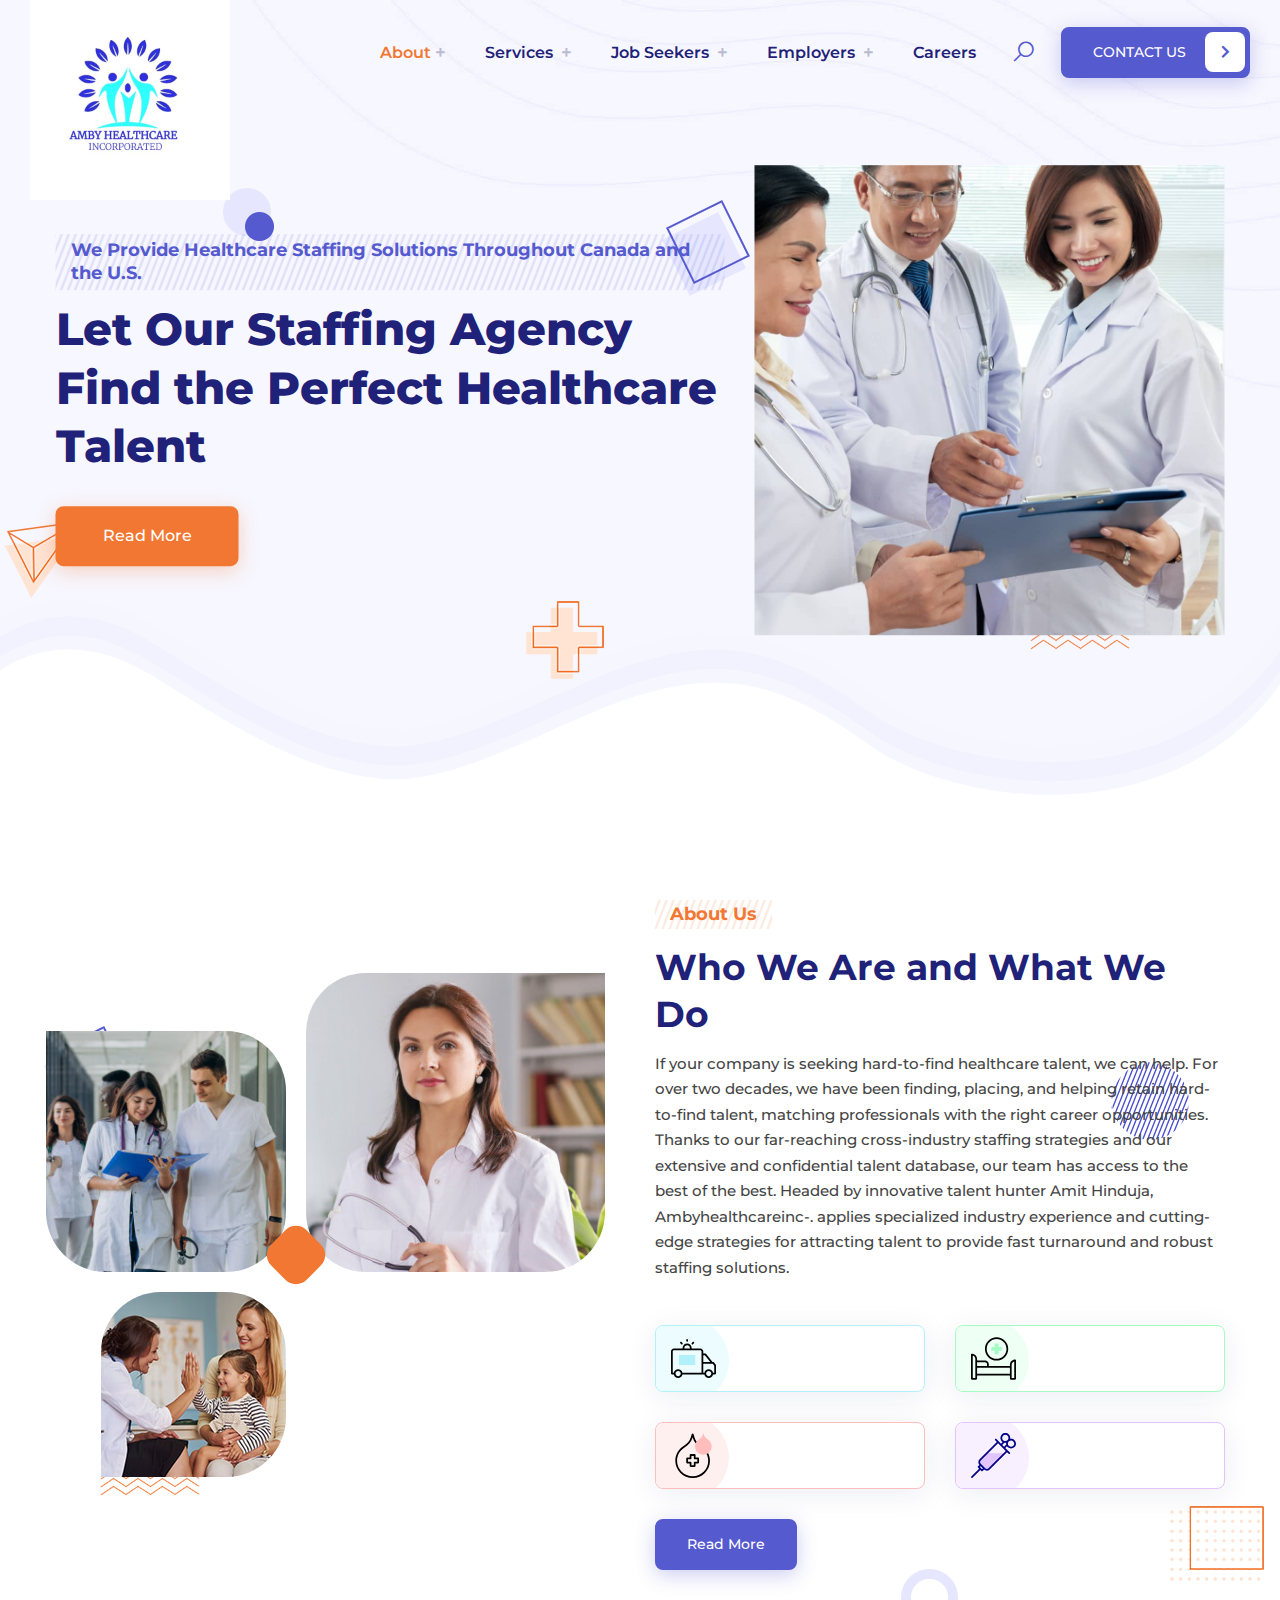
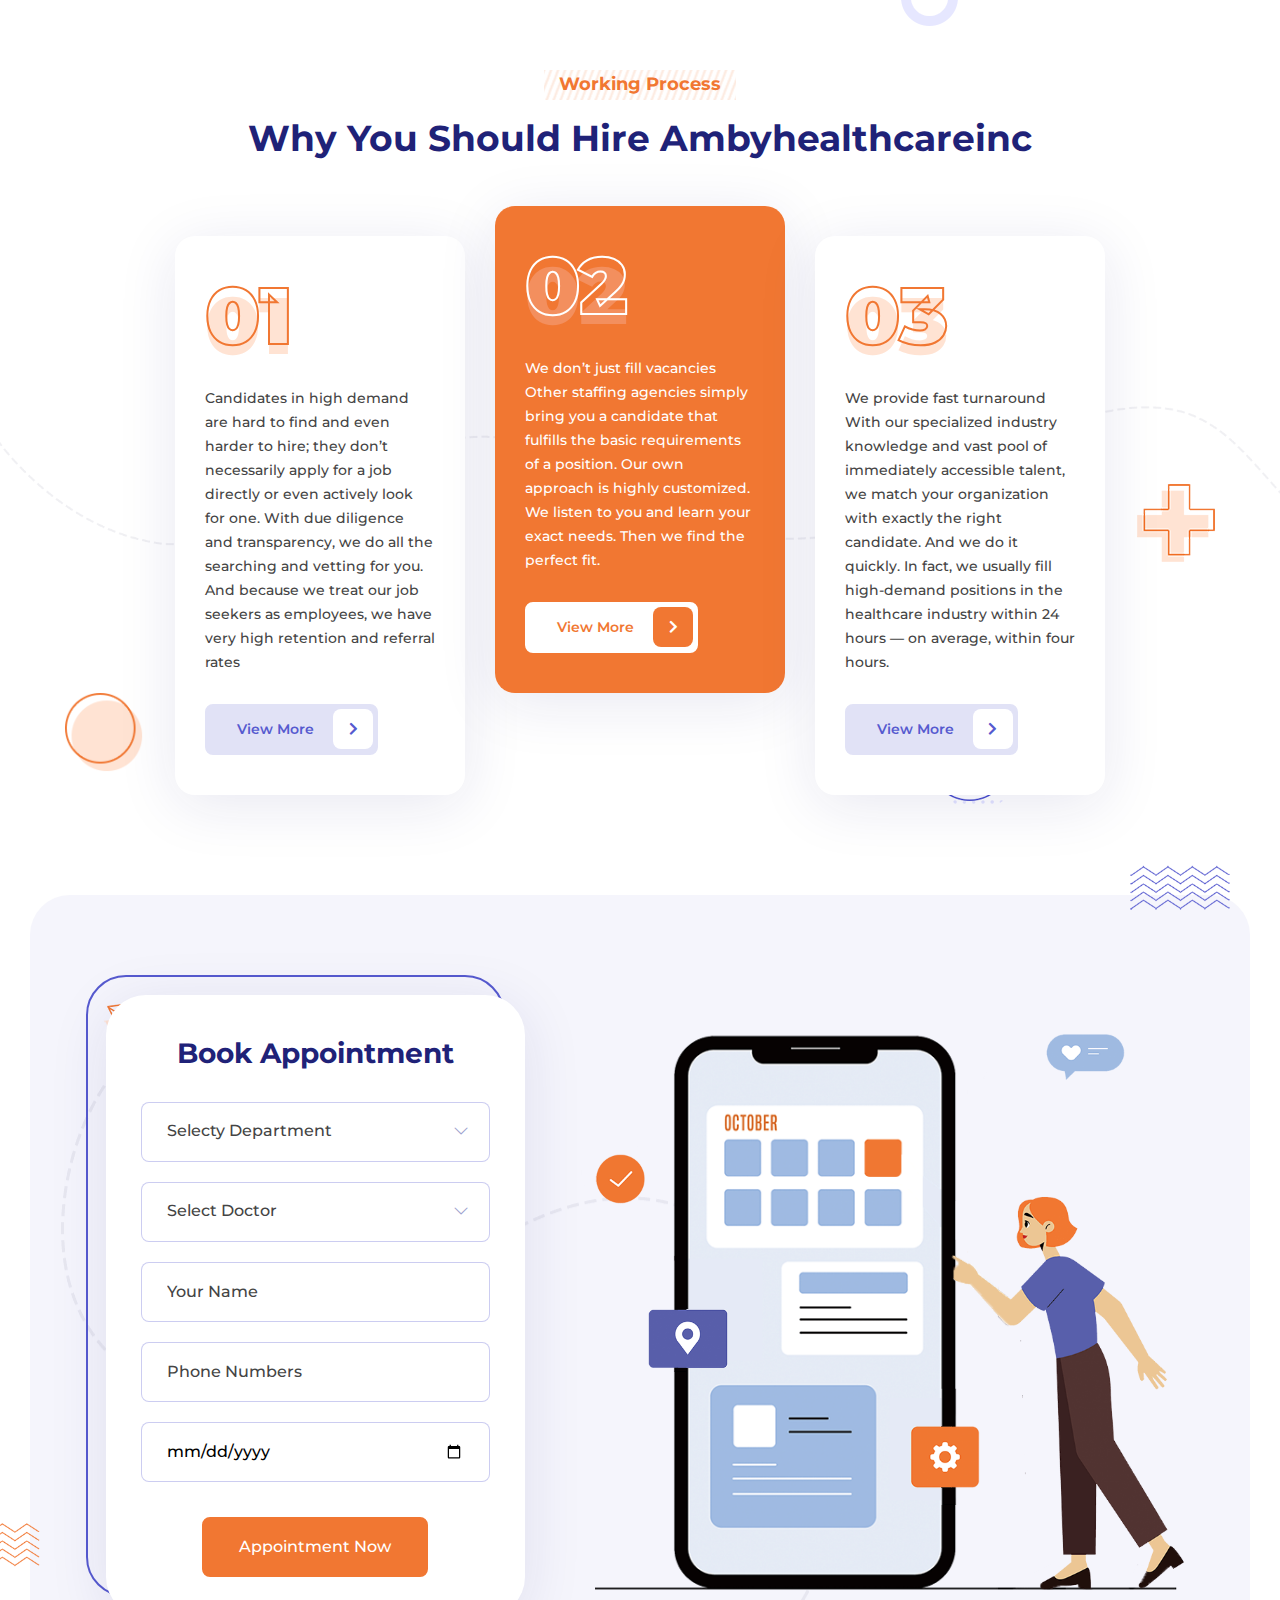
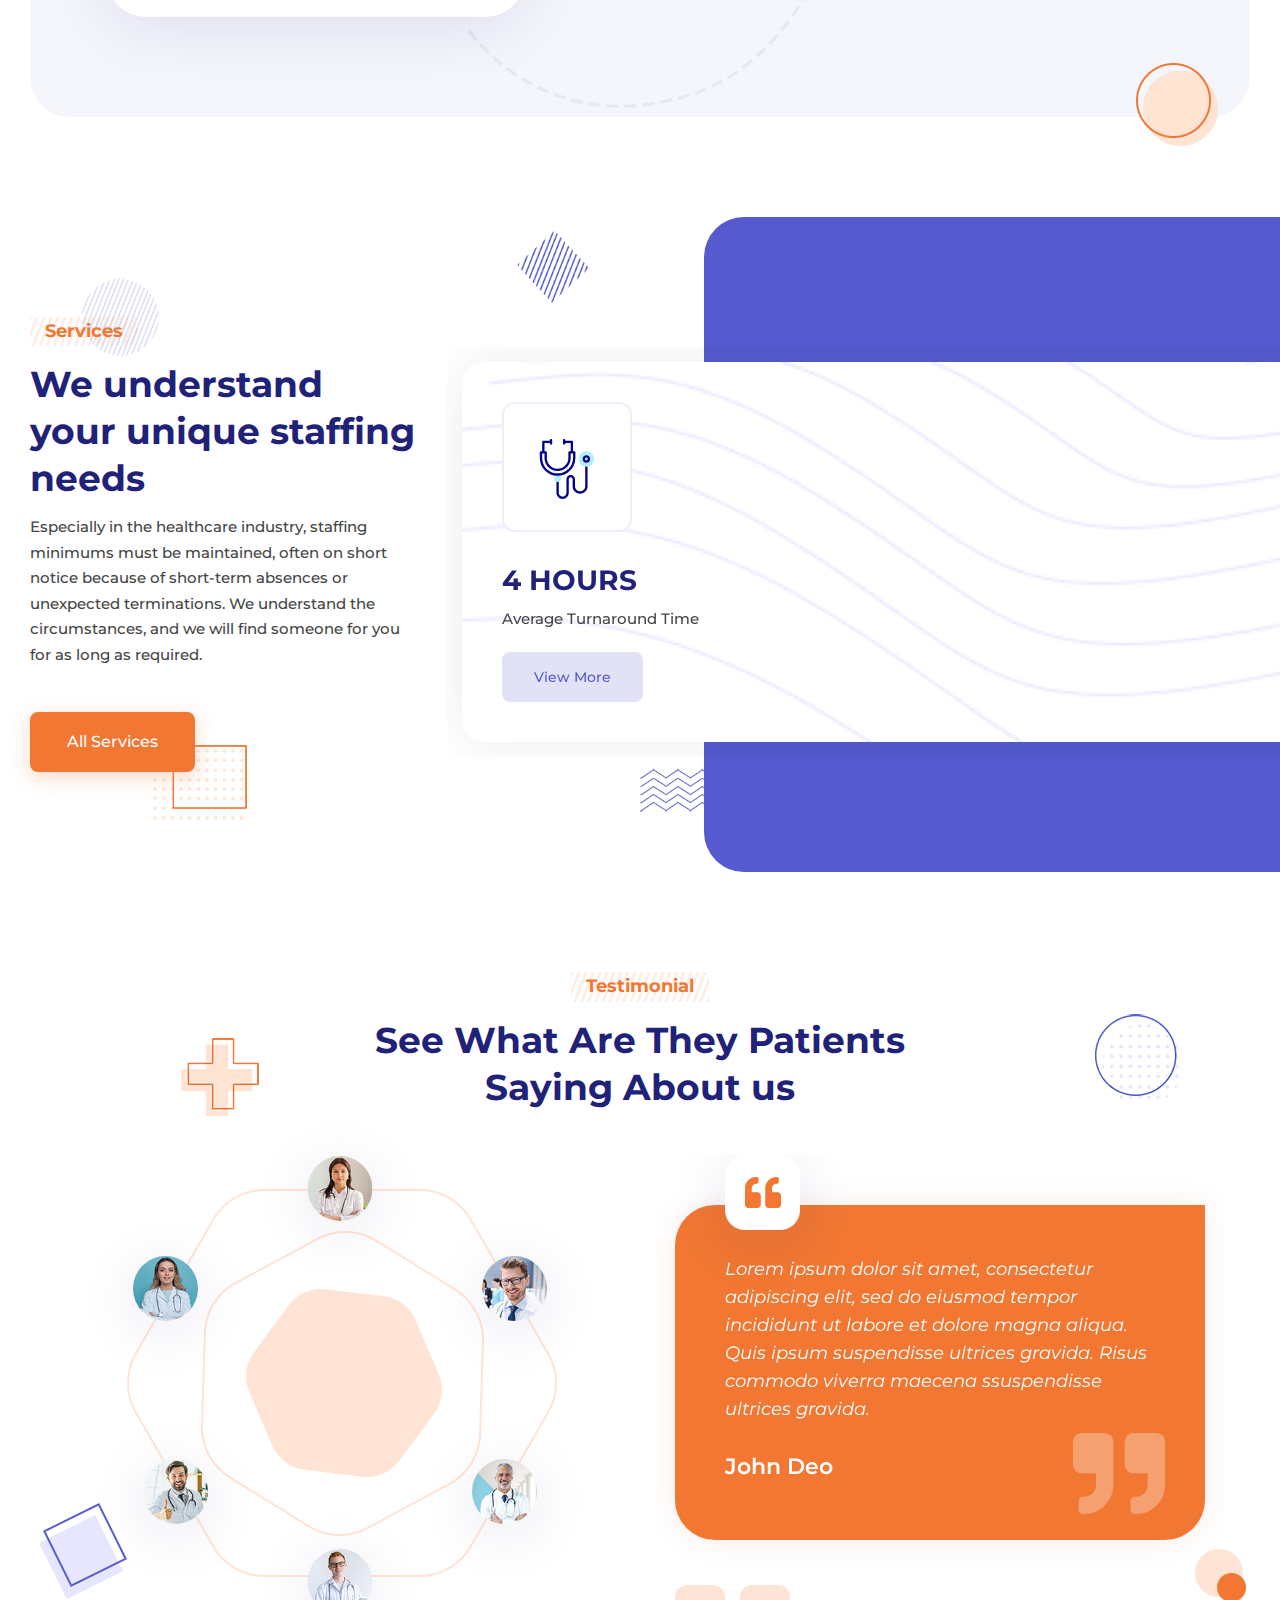
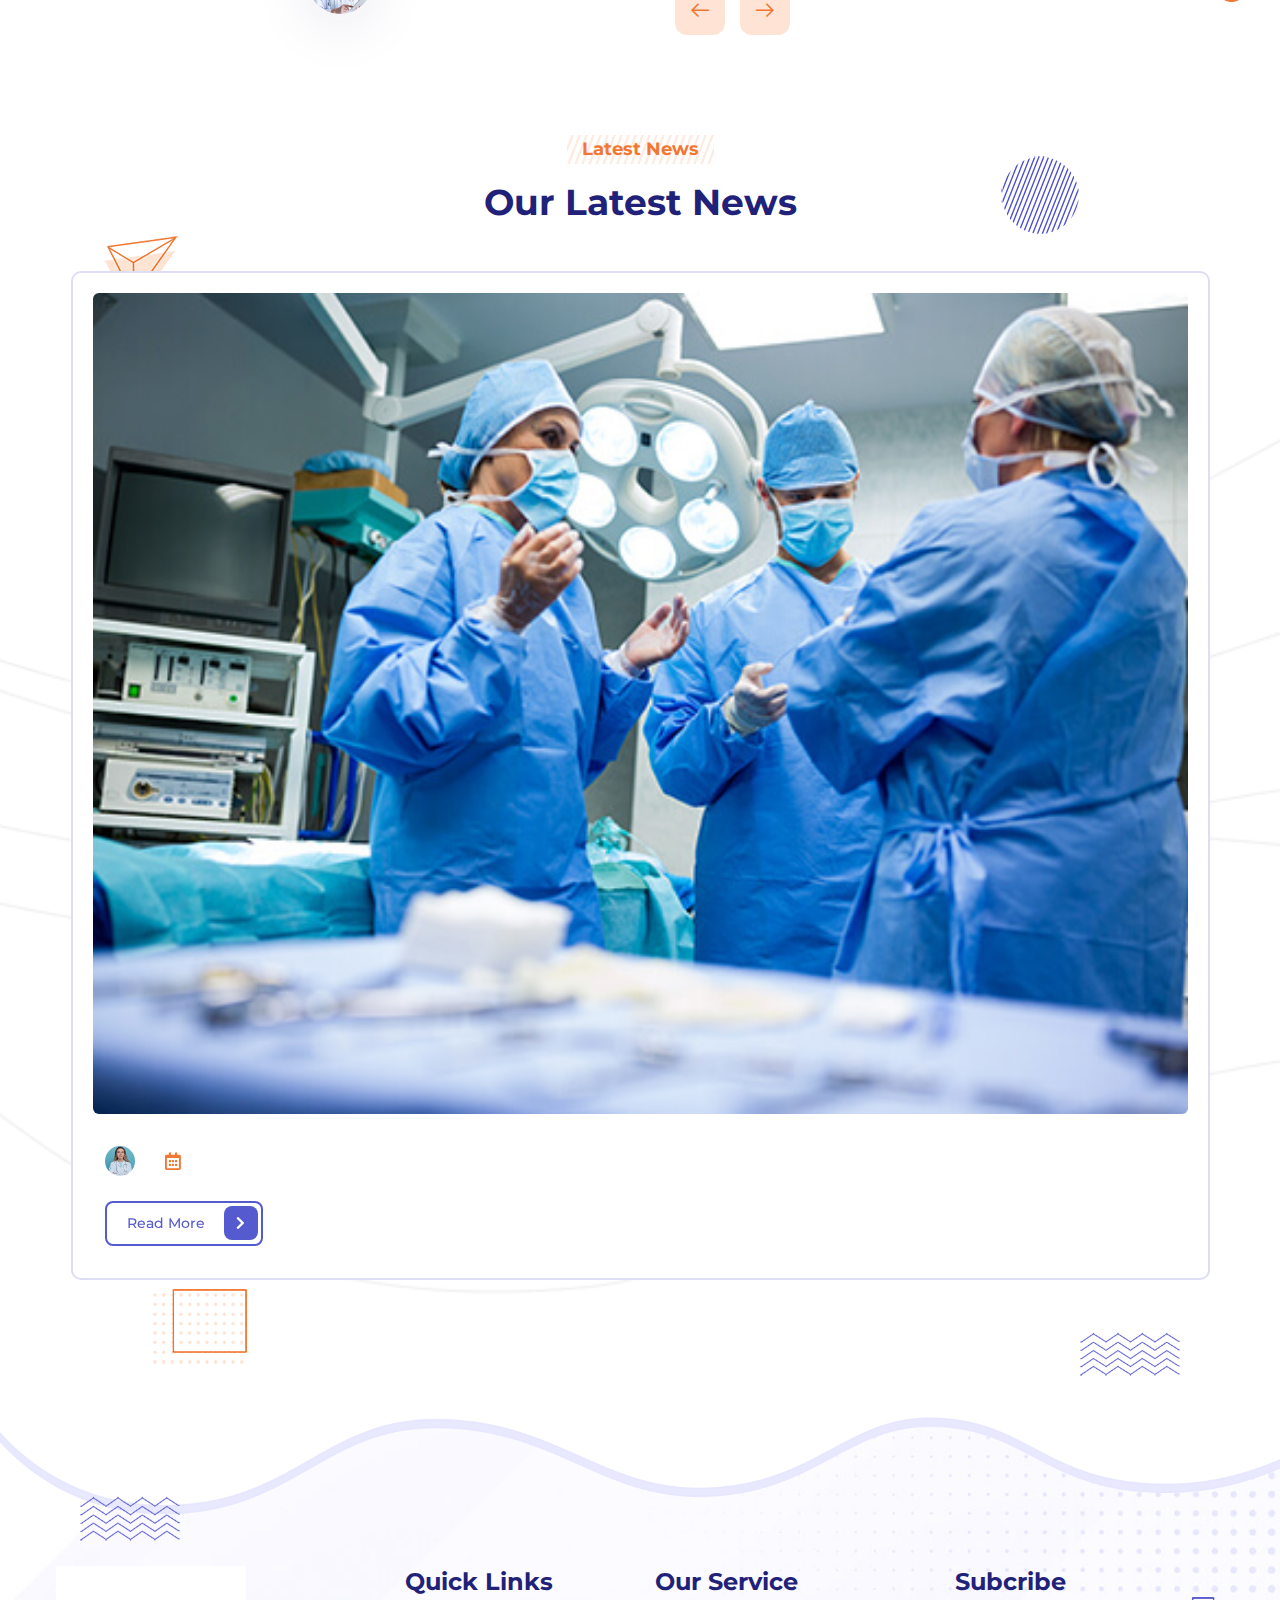
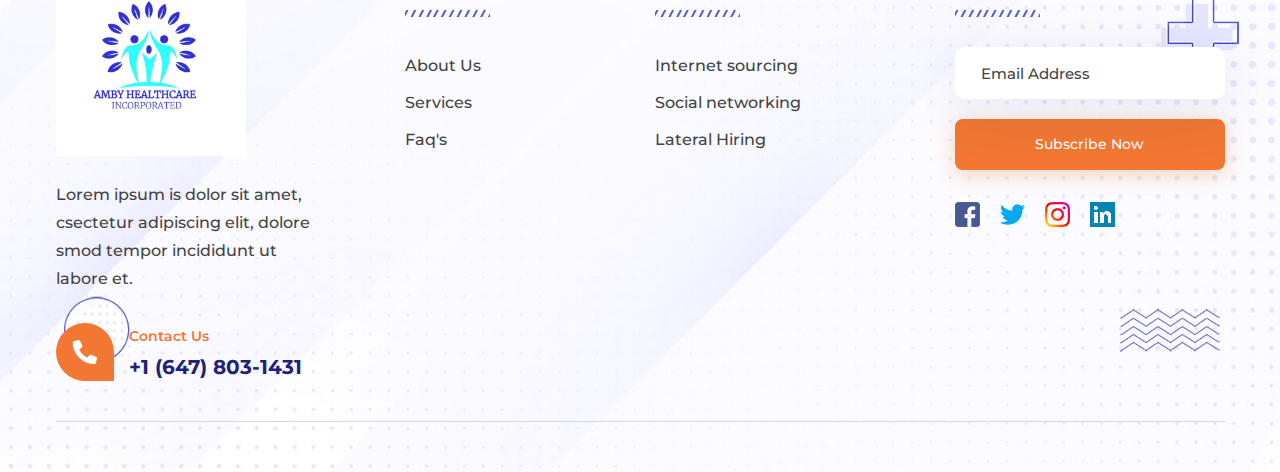
==== index.html @ b9c70c84 "first commit" ====
<!DOCTYPE html>
<html lang="en">

<!--- --->
<head>
	
	<!-- META ============================================= -->
	<meta charset="utf-8">
	<meta http-equiv="X-UA-Compatible" content="IE=edge">
	
	<!-- Head-->
	<meta name="robots" content="index, follow">
	<meta name="keywords" content=" Medical Health Center, , Creative, Healthcare, Industry, Lifestyle, Blogging, meditation, Design" />
	<meta name="author" content="ThemeTrades" />
	<meta name="description" content="Ambyhealthcareinc is a Fully Creative Mobile Responsive HTML Template. It is designed specifically for Clinic, Medical Health Center, Health Dental, Creative, Healthcare, Industry, Lifestyle, Blogging, meditation, Design" />
	
	<meta property="og:url" content="index.html"/>
	<meta property="og:site_name" content="Ambyhealthcareinc -  Healthcare HTML Template"/>
	<meta property="og:type" content="website"/>
	<meta property="og:locale" content="en_us"/>
	<meta property="og:title" content="Ambyhealthcareinc Healthcare HTML Template" />
	<meta property="og:description" content="Ambyhealthcareinc is a Fully Creative Mobile Responsive HTML Template. It is designed specifically for Clinic, Medical Health Center, Health Dental, Creative, Healthcare, Industry, Lifestyle, Blogging, meditation, Design"/>
	<meta property="og:image" content="preview.png"/>
	
	<meta name="twitter:card" content="summary"/>
	<meta name="twitter:url" content="index.html"/>
	<meta name="twitter:creator" content="@themetrades"/>
	<meta name="twitter:title" content=" Healthcare HTML Template"/>
	<meta name="twitter:description" content="Ambyhealthcareinc is a Fully Creative Mobile Responsive HTML Template. It is designed specifically for Clinic, Medical Health Center, Health Dental, Creative, Healthcare, Industry, Lifestyle, Blogging, meditation, Design"/>
	
	<meta name="format-detection" content="telephone=no">
	
	<!-- FAVICONS ICON ============================================= -->
	<link rel="icon" href="images/favicon.png" type="image/x-icon" />
	<link rel="shortcut icon" type="image/x-icon" href="images/favicon.png" />
	
	<!-- PAGE TITLE HERE ============================================= -->
	<title>Ambyhealthcareinc-  Healthcare HTML Template</title>
	
	<!-- MOBILE SPECIFIC ============================================= -->
	<meta name="viewport" content="width=device-width, initial-scale=1">
	
	<!-- All PLUGINS CSS ============================================= -->
    <link rel="stylesheet" type="text/css" href="vendor/bootstrap-select/css/bootstrap-select.min.css">
	<link rel="stylesheet" href="vendor/swiper/swiper.min.css">
    <link rel="stylesheet" type="text/css" href="css/style.css">
	
	<!-- Google Fonts -->
	<link rel="preconnect" href="https://fonts.googleapis.com/">
	<link rel="preconnect" href="https://fonts.gstatic.com/" crossorigin>
	<link href="https://fonts.googleapis.com/css2?family=Montserrat:wght@100;200;300;400;500;600;700;800;900&amp;family=Poppins:wght@100;200;300;400;500;600;700;800;900&amp;display=swap" rel="stylesheet">

</head>
<body>
<div class="page-wraper">
	<div id="loading-icon-bx">
		<div class="loading-inner">
			<div class="load-one"></div>
			<div class="load-two"></div>
			<div class="load-three"></div>
		</div>
	</div>

	<!-- header -->
	<header class="header header-transparent rs-nav">
		<!-- main header -->
		<div class="sticky-header navbar-expand-lg">
			<div class="menu-bar clearfix">
				<div class="container-fluid clearfix">
					<!-- website logo -->
					<div class="menu-logo logo-dark">
						<a href="index-2.html"><img src="images/logo.png.jpeg" alt=""></a>
					</div>
					<!-- nav toggle button -->
					<button class="navbar-toggler collapsed menuicon justify-content-end" type="button" data-bs-toggle="collapse" data-bs-target="#menuDropdown" aria-controls="menuDropdown" aria-expanded="false" aria-label="Toggle navigation">
						<span></span>
						<span></span>
						<span></span>
					</button>
					<!-- extra nav -->
					<div class="secondary-menu">
						<ul>
							<li class="search-btn"><button id="quikSearchBtn" type="button" class="btn-link"><i class="las la-search"></i></button></li>
							<li class="num-bx"><a href="tel:: +1 (647) 803-1431"><i class="fas fa-phone-alt"></i> : +1 (647) 803-1431</a></li>
							<li class="btn-area"><a href="contact-us.html" class="btn btn-primary shadow"> CONTACT US <i class="btn-icon-bx fas fa-chevron-right"></i></a></li>
						</ul>
					</div>
					<!-- Search Box ==== -->
                    <div class="nav-search-bar">
                        <form action="#">
                            <input name="search" value="" type="text" class="form-control" placeholder="Type to search">
                            <span><i class="ti-search"></i></span>
                        </form>
						<span id="searchRemove"><i class="ti-close"></i></span>
                    </div>
					<div class="menu-links navbar-collapse collapse justify-content-end" id="menuDropdown">
						<div class="menu-logo">
							<a href="index-2.html"><img src="images/logo.png.jpeg" alt=""></a>
						</div>
						<ul class="nav navbar-nav">	
							<li class="active"><a href="index-2.html">About<i class="fas fa-plus"></i></a></li>
							<li>
								<a href="javascript:;">Services <i class="fas fa-plus"></i></a>
								<ul class="sub-menu">
									<li class="add-menu-left">
										<ul>
											<li><a href="about-us.html"><span>Tech IT Recruitment</span></a></li>
											<li><a href="team.html"><span>Healthcare Staffing</span></a></li>											
										</ul>
									</li>
								</ul>
							</li>
							<li>
								<a href="javascript:;">Job Seekers <i class="fas fa-plus"></i></a>
								<ul class="sub-menu">
									<li class="add-menu-left">
										<ul>
											<li><a href="services.html"><span>Healthcare Job Seekers</span> </a></li>
											<li><a href="service-detail.html"><span>Industry Trends And Insight</span></a></li>
										</ul>
									</li>
								</ul>
							</li>
							<li><a href="javascript:;">Employers <i class="fas fa-plus"></i></a>
								<ul class="sub-menu left">
									<li><a href="blog-grid.html"><span>Healthcare Employers</span></a></li>
									<li><a href="blog-details.html"><span></span></a></li>
								</ul>
							</li>
							<li><a href="contact-us.html">Careers</a></li>
						</ul>
						<ul class="social-media">
							<li><a target="_blank" href="https://www.facebook.com/" class="btn btn-primary"><i class="fab fa-facebook-f"></i></a></li>
							<li><a target="_blank" href="https://www.google.com/" class="btn btn-primary"><i class="fab fa-google"></i></a></li>
							<li><a target="_blank" href="https://www.linkedin.com/" class="btn btn-primary"><i class="fab fa-linkedin-in"></i></a></li>
							<li><a target="_blank" href="https://twitter.com/" class="btn btn-primary"><i class="fab fa-twitter"></i></a></li>
						</ul>
						<div class="menu-close">
							<i class="ti-close"></i>
						</div>
					</div>
					<!-- Navigation Menu END ==== -->
				</div>
			</div>
		</div>
		<!-- main header END -->
	</header>
	<!-- header END -->
 
	<div class="page-content bg-white">
		
		<!-- Main Banner -->
		<div class="main-banner" style="background-image:url(images/main-banner/bg1.jpg);">
			<div class="container inner-content">
				<div class="row align-items-center">
					<div class="col-lg-7 col-md-6 col-sm-7">
						<h6 class="title-ext text-primary">We Provide Healthcare Staffing Solutions Throughout Canada and the U.S.</h6>
						<h1>Let Our Staffing Agency Find the Perfect Healthcare Talent</h1>
						<a href="about-us.html" class="btn btn-secondary btn-lg shadow">Read More</a>
					</div>
					<div class="col-lg-5 col-md-6 col-sm-5">
						<div class="banner-img">
							<img src="images/main-banner/img3.jpeg" alt="">
						</div>
					</div>
				</div>
			</div>
			<img class="pt-img1 animate1" src="images/shap/trangle-orange.png" alt="">
			<img class="pt-img2 animate2" src="images/shap/square-blue.png" alt="">
			<img class="pt-img3 animate3" src="images/shap/chicle-blue-2.png" alt="">
			<img class="pt-img4 animate4" src="images/shap/plus-orange.png" alt="">
			<img class="pt-img5 animate-wave" src="images/shap/wave-orange.png" alt="">
		</div>
		
		<!-- About us -->
		<section class="section-sp1 about-area">
			<div class="container">
				<div class="row align-items-center">
					<div class="col-lg-6 mb-30">
						<div class="about-thumb-area">
							<ul>
								<li><img class="about-thumb1" src="images/about/pic-1.jpg" alt=""></li>
								<li><img class="about-thumb2" src="images/about/pic-2.jpg" alt=""></li>
								<li><img class="about-thumb3" src="images/about/pic-3.jpg" alt=""></li>
							</ul>
						</div>
					</div>
					<div class="col-lg-6 mb-30">
						<div class="heading-bx">
							<h6 class="title-ext text-secondary">About Us</h6>
							<h2 class="title">Who We Are and What We Do</h2>
							<p>If your company is seeking hard-to-find healthcare talent, we can help.

								For over two decades, we have been finding, placing, and helping retain hard-to-find talent, matching professionals with the right career opportunities. Thanks to our far-reaching cross-industry staffing strategies and our extensive and confidential talent database, our team has access to the best of the best.
								Headed by innovative talent hunter Amit Hinduja, Ambyhealthcareinc-. applies specialized industry experience and cutting-edge strategies for attracting talent to provide fast turnaround and robust staffing solutions.</p>
						</div>
						<div class="row">
							<div class="col-lg-6 col-sm-6 mb-30 mb-sm-20">
								<div class="feature-container feature-bx1 feature1">
									<div class="icon-md">
										<span class="icon-cell">
											<svg enable-background="new 0 0 512 512" height="85" viewBox="0 0 512 512" width="85" xmlns="http://www.w3.org/2000/svg">
												<path d="m509.82 327.343-21.991-27.599c-1.896-2.381-4.775-3.768-7.82-3.768h-7.712l-74.353-93.385c-1.897-2.383-4.777-3.771-7.823-3.771h-22.862v-22.765c0-19.014-15.43-34.483-34.396-34.483h-97.678v-4.552c0-28.428-23.127-51.555-51.555-51.555s-51.555 23.127-51.555 51.555v4.552h-97.678c-18.966 0-34.397 15.47-34.397 34.484v251.241c0 5.523 4.478 10 10 10h22.279c4.628 22.794 24.758 39.999 48.815 39.999s44.186-17.205 48.814-39.999h250.37c4.628 22.794 24.757 39.999 48.814 39.999s44.187-17.205 48.815-39.999h24.093c5.522 0 10-4.477 10-10v-93.722c0-2.264-.769-4.461-2.18-6.232zm-124.52-108.523 61.432 77.156h-79.474v-77.156zm-233.226-81.799c0-17.399 14.155-31.555 31.555-31.555s31.555 14.156 31.555 31.555v4.552h-63.109v-4.552zm-132.074 39.035c0-7.986 6.459-14.483 14.397-14.483h298.464c7.938 0 14.396 6.497 14.396 14.483v241.241h-217.35c-4.628-22.794-24.757-39.999-48.814-39.999s-44.187 17.205-48.815 39.999h-12.278zm61.094 281.24c-16.44 0-29.816-13.458-29.816-29.999s13.376-29.999 29.816-29.999 29.815 13.458 29.815 29.999-13.375 29.999-29.815 29.999zm347.998 0c-16.44 0-29.815-13.458-29.815-29.999s13.375-29.999 29.815-29.999 29.816 13.458 29.816 29.999-13.376 29.999-29.816 29.999zm62.908-39.999h-14.093c-4.628-22.794-24.758-39.999-48.815-39.999s-44.186 17.205-48.814 39.999h-13.02v-101.321h107.932l16.81 21.096z"/>
												<path d="m183.629 66.808c5.522 0 10-4.477 10-10v-12.104c0-5.523-4.478-10-10-10s-10 4.477-10 10v12.104c0 5.523 4.477 10 10 10z"/>
												<path d="m236.764 94.969c1.934 1.829 4.404 2.736 6.871 2.736 2.652 0 5.299-1.048 7.266-3.127l10.626-11.229c3.796-4.011 3.621-10.341-.391-14.137s-10.341-3.621-14.137.391l-10.626 11.229c-3.796 4.012-3.621 10.341.391 14.137z"/>
												<path d="m116.358 94.579c1.967 2.078 4.613 3.126 7.266 3.126 2.467 0 4.938-.907 6.871-2.737 4.012-3.796 4.187-10.125.391-14.137l-10.627-11.229c-3.796-4.011-10.126-4.187-14.137-.39-4.012 3.796-4.187 10.125-.391 14.137z"/>
												<path d="m90.896 216.592h184.372v113.287h-184.372z" fill="#b2f0fb"/>
											</svg>
										</span> 
									</div>
									<div class="icon-content">
										<h4 class="ttr-title"></h4>
									</div>
								</div>
							</div>
							<div class="col-lg-6 col-sm-6 mb-30 mb-sm-20">
								<div class="feature-container feature-bx1 feature2">
									<div class="icon-md">
										<span class="icon-cell">
											<svg enable-background="new 0 0 512 512" height="85" viewBox="0 0 512 512" width="85" xmlns="http://www.w3.org/2000/svg">
												<path d="m351.524 124.49h-37.907v-37.907h-44.657v37.907h-37.906v44.657h37.906v37.907h44.657v-37.907h37.907z" fill="#a4fcc4"/>
												<path d="m291.289 279.415c73.114 0 132.597-59.482 132.597-132.597s-59.483-132.596-132.597-132.596-132.598 59.482-132.598 132.596 59.484 132.597 132.598 132.597zm0-245.193c62.086 0 112.597 50.511 112.597 112.597s-50.511 112.597-112.597 112.597c-62.087 0-112.598-50.511-112.598-112.597s50.511-112.597 112.598-112.597z"/>
												<path d="m502 267.736c-32.668 0-59.245 26.577-59.245 59.245v13.605h-240.266v-19.048c0-23.625-19.221-42.846-42.846-42.846h-90.398v-17.584c0-32.668-26.577-59.245-59.245-59.245-5.522 0-10 4.478-10 10v275.914c0 5.522 4.478 10 10 10h49.245c5.522 0 10-4.478 10-10v-39.327h373.51v39.327c0 5.522 4.478 10 10 10h49.245c5.522 0 10-4.478 10-10v-210.041c0-5.522-4.478-10-10-10zm-342.356 30.957c12.598 0 22.846 10.249 22.846 22.846v19.048h-113.245v-41.894zm-110.399 179.085h-29.245v-254.623c16.812 4.434 29.245 19.77 29.245 37.954zm20-49.327v-67.864h373.51v67.864zm422.755 49.327h-29.245v-150.797c0-18.185 12.434-33.521 29.245-37.954z"/>
											</svg>
										</span> 
									</div>
									<div class="icon-content">
										<h4 class="ttr-title"></h4>
									</div>
								</div>
							</div>
							<div class="col-lg-6 col-sm-6 mb-30 mb-sm-20">
								<div class="feature-container feature-bx1 feature3">
									<div class="icon-md">
										<span class="icon-cell">
											<svg enable-background="new 0 0 512 512" height="85" viewBox="0 0 512 512" width="85" xmlns="http://www.w3.org/2000/svg">
												<path d="m397.886 191.161c-3.545-4.235-9.852-4.797-14.087-1.252-4.235 3.544-4.797 9.851-1.253 14.086 26.684 31.893 41.165 72.339 40.775 113.888-.886 94.681-79.215 172.782-174.608 174.1-48.125.666-93.326-17.479-127.401-51.087-33.708-33.246-52.272-77.526-52.272-124.685 0-59.98 30.361-115.236 81.216-147.809 51.27-32.838 79.187-66.186 93.348-111.507l2.581-8.26 2.58 8.257c9.333 29.869 25.53 55.364 49.516 77.939 4.02 3.786 10.35 3.593 14.136-.428 3.785-4.021 3.594-10.351-.429-14.136-21.713-20.438-35.736-42.471-44.133-69.341l-12.125-38.802c-1.305-4.175-5.171-7.018-9.545-7.018s-8.24 2.843-9.545 7.018l-12.126 38.807c-12.639 40.45-38.072 70.545-85.045 100.63-56.624 36.268-90.429 97.819-90.429 164.65 0 52.553 20.679 101.891 58.228 138.924 37.248 36.736 86.47 56.867 138.888 56.865.941 0 1.891-.006 2.833-.02 51.527-.712 100.087-21.236 136.733-57.792 36.664-36.573 57.12-84.914 57.6-136.118.432-46.301-15.704-91.371-45.436-126.909z"/>
												<path d="m279.576 280.012v-29.712c0-5.523-4.478-10-10-10h-46.783c-5.522 0-10 4.477-10 10v29.712h-29.711c-5.522 0-10 4.477-10 10v46.783c0 5.523 4.478 10 10 10h29.711v29.711c0 5.523 4.478 10 10 10h46.783c5.522 0 10-4.477 10-10v-29.711h29.712c5.522 0 10-4.477 10-10v-46.783c0-5.523-4.478-10-10-10zm19.712 46.783h-29.712c-5.522 0-10 4.477-10 10v29.711h-26.783v-29.711c0-5.523-4.478-10-10-10h-29.711v-26.783h29.711c5.522 0 10-4.477 10-10v-29.712h26.783v29.712c0 5.523 4.478 10 10 10h29.712z"/>
												<path d="m369.497 246.666c51.239-.708 92.983-42.352 93.459-93.223.313-33.486-16.989-62.983-43.266-79.911-21.598-13.914-37.772-29.46-45.4-53.873l-6.143-19.659-6.143 19.661c-7.603 24.331-23.627 39.927-45.19 53.738-26.16 16.756-43.48 45.945-43.48 79.151 0 52.43 43.18 94.848 96.163 94.116z" fill="#ffbdbc"/>
											</svg>
										</span> 
									</div>
									<div class="icon-content">
										<h4 class="ttr-title"></h4>
									</div>
								</div>
							</div>
							<div class="col-lg-6 col-sm-6 mb-30 mb-sm-20">
								<div class="feature-container feature-bx1 feature4">
									<div class="icon-md">
										<span class="icon-cell">
											<svg enable-background="new 0 0 512 512" height="85" viewBox="0 0 512 512" width="85" xmlns="http://www.w3.org/2000/svg">	
												<path d="m181.049 229.112-76.87 76.971c-14.045 14.07-14.045 36.883 0 50.953l50.881 50.974c14.045 14.07 36.815 14.07 50.86 0l178.611-178.899h-203.482z" fill="#e2c4ff"/>
												<path d="m495.277 81.339c-10.57-10.578-24.625-16.403-39.574-16.403-3.325 0-6.605.288-9.813.853 3.065-17.397-2.103-35.975-15.505-49.387-10.57-10.577-24.624-16.402-39.574-16.402s-29.003 5.825-39.573 16.402c-21.816 21.83-21.816 57.352 0 79.182 2.71 2.712 5.648 5.111 8.772 7.18l-18.689 18.716-52.105-52.184c-3.902-3.907-10.233-3.912-14.142-.012-3.908 3.902-3.914 10.234-.011 14.143l18.64 18.67-196.602 196.922c-17.56 17.593-17.902 46.002-1.029 64.017l-16.422 16.452c-3.896 3.903-3.896 10.226 0 14.129l12.383 12.406-88.75 88.913c-3.901 3.909-3.896 10.24.013 14.142 1.953 1.948 4.509 2.922 7.065 2.922 2.562 0 5.125-.979 7.078-2.936l88.724-88.887 12.357 12.38c1.876 1.88 4.422 2.936 7.078 2.936s5.202-1.056 7.078-2.936l16.396-16.426c8.547 8.028 19.644 12.432 31.418 12.432 12.28 0 23.825-4.79 32.506-13.487l196.588-196.91 18.617 18.648c1.953 1.956 4.515 2.935 7.077 2.935 2.557 0 5.113-.975 7.065-2.923 3.908-3.902 3.914-10.234.011-14.143l-52.155-52.24 18.732-18.758c2.054 3.126 4.453 6.09 7.198 8.836 10.57 10.577 24.624 16.402 39.573 16.402s29.003-5.825 39.574-16.402c21.817-21.831 21.817-57.352.001-79.182zm-129.892-50.8c6.792-6.796 15.822-10.539 25.426-10.539s18.635 3.743 25.427 10.539c13.407 13.416 13.997 34.875 1.773 49.001-.638.583-1.266 1.183-1.881 1.799-.616.617-1.214 1.245-1.795 1.882-6.533 5.671-14.791 8.766-23.524 8.766-9.604 0-18.634-3.743-25.427-10.54-14.025-14.035-14.025-36.873.001-50.908zm-239.787 380.799-24.74-24.786 9.327-9.344 14.287 14.313 10.454 10.473zm73.244-10.392c-4.903 4.912-11.42 7.617-18.352 7.617s-13.449-2.705-18.353-7.617l-50.881-50.975c-10.134-10.152-10.134-26.672-.001-36.823l196.578-196.898 87.616 87.767zm177.227-244.657-20.619-20.654 24.634-24.669c3.498.676 7.086 1.021 10.727 1.021 3.325 0 6.606-.288 9.813-.853-1.189 6.75-1.139 13.678.151 20.413zm105.062-9.905c-6.792 6.796-15.823 10.539-25.427 10.539s-18.635-3.743-25.427-10.539c-13.407-13.416-13.998-34.875-1.773-49.001.638-.583 1.266-1.183 1.881-1.799.617-.617 1.215-1.246 1.797-1.884 6.532-5.67 14.789-8.764 23.521-8.764 9.604 0 18.635 3.743 25.427 10.54 14.026 14.035 14.026 36.873.001 50.908z" fill="#020288"/>
											</svg>
										</span> 
									</div>
									<div class="icon-content">
										<h4 class="ttr-title"></h4>
									</div>
								</div>
							</div>
						</div>
						<a href="about-us.html" class="btn btn-primary shadow">Read More</a>
					</div>
				</div>
			</div>
			<img class="pt-img1 animate-wave" src="images/shap/wave-orange.png" alt="">
			<img class="pt-img2 animate2" src="images/shap/circle-small-blue.png" alt="">
			<img class="pt-img3 animate-rotate" src="images/shap/line-circle-blue.png" alt="">
			<img class="pt-img4 animate-wave" src="images/shap/square-dots-orange.png" alt="">
			<img class="pt-img5 animate2" src="images/shap/square-blue.png" alt="">
		</section>
		
		<!-- Our Progress -->
		<section class="section-area section-sp5 work-area" style="background-image: url(images/background/line-bg1.png); background-repeat: no-repeat; background-position: center; background-size: 100%;">
			<div class="container-sm">
				<div class="heading-bx text-center">
					<h6 class="title-ext text-secondary">Working Process</h6>
					<h2 class="title">Why You Should Hire Ambyhealthcareinc</h2>
				</div>
				<div class="row justify-content-center">
					<div class="col-lg-4 col-sm-6 mb-30">
						<div class="work-bx">
							<div class="work-num-bx">01</div>
							<div class="work-content">
								<h5 class="title text-secondary mb-10"></h5>
								<p>Candidates in high demand are hard to find and even harder to hire; they don’t necessarily apply for a job directly or even actively look for one. With due diligence and transparency, we do all the searching and vetting for you. And because we treat our job seekers as employees, we have very high retention and referral rates</p>
							</div>
							<a href="booking.html" class="btn btn-primary light">View More <i class="btn-icon-bx fas fa-chevron-right"></i></a>
						</div>
					</div>
					<div class="col-lg-4 col-sm-6 mb-30">
						<div class="work-bx active">
							<div class="work-num-bx">02</div>
							<div class="work-content">
								<h5 class="title text-secondary mb-10"></h5>
								<p>We don’t just fill vacancies
									Other staffing agencies simply bring you a candidate that fulfills the basic requirements of a position.
						 Our own approach is highly customized. We listen to you and learn your exact needs. Then we find the perfect fit.</p>
							</div>
							<a href="services.html" class="btn btn-primary light">View More <i class="btn-icon-bx fas fa-chevron-right"></i></a>
						</div>
					</div>
					<div class="col-lg-4 col-sm-6 mb-30">
						<div class="work-bx">
							<div class="work-num-bx">03</div>
							<div class="work-content">
								<h5 class="title text-secondary mb-10"></h5>
								<p>We provide fast turnaround
									With our specialized industry knowledge and vast pool of immediately accessible talent, we match your organization with exactly the right candidate. And we do it quickly. In fact, we usually fill high-demand positions in the healthcare industry within 24 hours — on average, within four hours.</p>
							</div>
							<a href="contact-us.html" class="btn btn-primary light">View More <i class="btn-icon-bx fas fa-chevron-right"></i></a>
						</div>
					</div>
				</div>
			</div>
			<img class="pt-img1 animate1" src="images/shap/circle-orange.png" alt="">
			<img class="pt-img2 animate2" src="images/shap/plus-orange.png" alt="">
			<img class="pt-img3 animate3" src="images/shap/circle-dots.png" alt="">
		</section>
			
		<!-- Appointment -->
		<section class="section-area account-wraper1">
			<div class="container-fluid">
				<div class="appointment-inner section-sp2" style="background-image: url(images/appointment/line-bg.png); background-repeat: no-repeat; background-position: 20px 140px;">
					<div class="container">
						<div class="row align-items-center">
							<div class="col-xl-5 col-lg-6 col-md-6">
								<div class="appointment-form form-wraper">
									<h3 class="title">Book Appointment</h3>
									<form action="#">
										<div class="form-group">
											<select class="form-select">
												<option selected>Selecty Department</option>
												<option value="1">One</option>
												<option value="2">Two</option>
												<option value="3">Three</option>
											</select>
										</div>
										<div class="form-group">
											<select class="form-select">
												<option selected>Select Doctor</option>
												<option value="1">One</option>
												<option value="2">Two</option>
												<option value="3">Three</option>
											</select>
										</div>
										<div class="form-group">
											<input type="text" class="form-control" placeholder="Your Name">
										</div>
										<div class="form-group">
											<input type="number" class="form-control" placeholder="Phone Numbers">
										</div>
										<div class="form-group">
											<input type="date" class="form-control">
										</div>
										<button type="submit" class="btn btn-secondary btn-lg">Appointment Now</button>
									</form>
								</div>
							</div>
							<div class="col-xl-7 col-lg-6 col-md-6">
								<div class="appointment-thumb">
									<img src="images/appointment/mobile.png" alt="">
									<div class="images-group">
										<img class="img1" src="images/appointment/women.png" alt="">
										<img class="img2" src="images/appointment/map-pin.png" alt="">
										<img class="img3" src="images/appointment/setting.png" alt="">
										<img class="img4" src="images/appointment/check.png" alt="">
										<img class="img5" src="images/appointment/chat.png" alt="">
									</div>
								</div>
							</div>
						</div>					
					</div>	
					<img class="pt-img1 animate1" src="images/shap/trangle-orange.png" alt="">
					<img class="pt-img2 animate-wave" src="images/shap/wave-orange.png" alt="">
					<img class="pt-img3 animate-wave" src="images/shap/wave-blue.png" alt="">
					<img class="pt-img4 animate2" src="images/shap/circle-orange.png" alt="">
				</div>					
			</div>
		</section>
		
		<!-- service -->
		<section class="section-area section-sp1 service-wraper">
			<div class="row align-items-center">
				<div class="col-xl-4 col-lg-7 mb-30">	
					<div class="heading-bx">
						<h6 class="title-ext text-secondary">Services</h6>
						<h2 class="title">We understand your unique staffing needs</h2>
						<p>Especially in the healthcare industry, staffing minimums must be maintained,
							 often on short notice because of short-term absences or unexpected terminations.
							  We understand the circumstances, 
							and we will find someone for you for as long as required.</p>
					</div>
					<a href="services.html" class="btn btn-secondary btn-lg shadow">All Services</a>
				</div>
				<div class="col-xl-8 mb-15">	
					<div class="swiper-container service-slide">
						<div class="swiper-wrapper">
							<div class="swiper-slide">
								<div class="feature-container feature-bx2 feature1">
									<div class="feature-box-xl mb-30">
										<span class="icon-cell">
											<svg enable-background="new 0 0 512 512" height="80" viewBox="0 0 512 512" width="80" xmlns="http://www.w3.org/2000/svg">	
												<path d="m218.578 512c-29.085 0-52.748-23.656-52.748-52.734v-102.154c0-5.522 4.477-10 10-10s10 4.478 10 10v102.153c0 18.05 14.69 32.734 32.748 32.734s32.748-14.685 32.748-32.734v-116.18c0-20.084 16.343-36.423 36.432-36.423s36.432 16.339 36.432 36.423v59.66c0 24.042 19.567 43.602 43.619 43.602s43.619-19.56 43.619-43.602v-170.256c0-5.522 4.477-10 10-10s10 4.478 10 10v170.256c0 35.07-28.54 63.602-63.619 63.602s-63.619-28.531-63.619-63.602v-59.66c0-9.056-7.371-16.423-16.432-16.423s-16.432 7.367-16.432 16.423v116.181c0 29.078-23.663 52.734-52.748 52.734z" fill="#020288"/>
												<ellipse cx="175.83" cy="336.898" fill="#b2f0fb" rx="30.275" ry="30.265"/>
												<path d="m317.745 103.718h-10.12v-78.989c0-5.522-4.477-10-10-10h-55.743v-4.729c0-5.522-4.477-10-10-10s-10 4.478-10 10v29.456c0 5.522 4.477 10 10 10s10-4.478 10-10v-4.728h45.743v68.989h-10.119c-5.523 0-10 4.478-10 10v47.531c0 50.532-41.126 91.644-91.677 91.644-50.55 0-91.676-41.111-91.676-91.644v-47.531c0-5.522-4.477-10-10-10h-10.119v-68.988h45.743v4.728c0 5.522 4.477 10 10 10s10-4.478 10-10v-29.457c0-5.522-4.477-10-10-10s-10 4.478-10 10v4.729h-55.743c-5.523 0-10 4.478-10 10v78.989h-10.119c-5.523 0-10 4.478-10 10v47.531c0 83.741 68.149 151.869 151.915 151.869s151.915-68.128 151.915-151.869v-47.531c0-5.523-4.477-10-10-10zm-10 57.531c0 72.713-59.177 131.869-131.915 131.869s-131.915-59.156-131.915-131.869v-37.531h20.238v37.531c0 61.561 50.098 111.644 111.676 111.644s111.677-50.083 111.677-111.644v-37.531h20.239z" fill="#020288"/>
												<ellipse cx="421.426" cy="170.539" fill="#b2f0fb" rx="66.659" ry="66.637"/>
												<path d="m421.427 202.534c-17.646 0-32.001-14.353-32.001-31.995s14.356-31.994 32.001-31.994 32.001 14.353 32.001 31.994c0 17.643-14.356 31.995-32.001 31.995zm0-43.989c-6.618 0-12.001 5.381-12.001 11.994 0 6.614 5.384 11.995 12.001 11.995s12.001-5.381 12.001-11.995c0-6.613-5.384-11.994-12.001-11.994z" fill="#020288"/>
											</svg>
										</span> 
									</div>
									<div class="icon-content">
										<h3 class="ttr-title">4 HOURS</h3>
										<p>Average Turnaround Time</p>
										<a href="service-detail.html" class="btn btn-primary light">View More</a>
									</div>
								</div>
							</div>
							<div class="swiper-slide">
								<div class="feature-container feature-bx2 feature2">
									<div class="feature-box-xl mb-20">
										<span class="icon-cell">
											<svg enable-background="new 0 0 512 512" height="80" viewBox="0 0 512 512" width="80" xmlns="http://www.w3.org/2000/svg">
												<g fill="#020288">
													<path d="m311.734 208.706h-25.074v-25.083c0-5.522-4.478-10-10-10h-41.32c-5.523 0-10 4.478-10 10v25.083h-25.074c-5.523 0-10 4.478-10 10v41.33c0 5.522 4.477 10 10 10h25.074v25.082c0 5.522 4.477 10 10 10h41.32c5.522 0 10-4.478 10-10v-25.082h25.074c5.522 0 10-4.478 10-10v-41.33c0-5.522-4.477-10-10-10zm-10 41.33h-25.074c-5.522 0-10 4.478-10 10v25.082h-21.32v-25.082c0-5.522-4.477-10-10-10h-25.074v-21.33h25.074c5.523 0 10-4.478 10-10v-25.083h21.32v25.083c0 5.522 4.478 10 10 10h25.074z"/>
													<path d="m330.566 120.217v-51.05c0-5.522-4.478-10-10-10h-14.759v-49.167c0-5.522-4.478-10-10-10h-79.616c-5.523 0-10 4.478-10 10v49.167h-14.758c-5.523 0-10 4.478-10 10v51.049c-37.43 23.089-62.429 64.475-62.429 111.589v270.195c0 5.522 4.477 10 10 10h253.992c5.522 0 10-4.478 10-10v-270.194c0-47.115-24.999-88.501-62.43-111.589zm-104.374-100.217h19.808v2.559c0 5.522 4.477 10 10 10 5.522 0 10-4.478 10-10v-2.559h19.808v39.167h-59.616zm-24.759 59.167h109.133v30.965c-15.03-6.023-31.427-9.338-48.583-9.338h-11.967c-17.156 0-33.552 3.315-48.583 9.338zm171.563 412.833h-233.992v-260.194c0-61.212 49.8-111.012 111.012-111.012h11.967c61.213 0 111.013 49.8 111.013 111.012z"/>
													<path d="m181.465 350.096h149.069v102.32h-149.069z" fill="#a4fcc4"/>
												</g>
											</svg>
										</span> 
									</div>
									<div class="icon-content">
										<h3 class="ttr-title">1M +</h3>
										<p>Hours of Care Delivered</p>
										<a href="service-detail.html" class="btn btn-primary light">View More</a>
									</div>
								</div>
							</div>
							<div class="swiper-slide">
								<div class="feature-container feature-bx2 feature3">
									<div class="feature-box-xl mb-20">
										<span class="icon-cell">
											<svg enable-background="new 0 0 512 512" height="80" viewBox="0 0 512 512" width="80" xmlns="http://www.w3.org/2000/svg">
												<path d="m318.39 278.299h-39.263v-39.262h-46.254v39.262h-39.263v46.255h39.263v39.263h46.254v-39.263h39.263z" fill="#ffbdbc"/>
												<g fill="#020288">
													<path d="m256 164.444c-75.533 0-136.983 61.45-136.983 136.982s61.45 136.983 136.983 136.983 136.983-61.45 136.983-136.982-61.45-136.983-136.983-136.983zm0 253.965c-64.504 0-116.983-52.479-116.983-116.982s52.479-116.983 116.983-116.983 116.983 52.479 116.983 116.982-52.479 116.983-116.983 116.983z"/>
													<path d="m470.541 112.15h-100.492v-50.962c0-20.205-16.429-36.643-36.623-36.643h-154.853c-20.194 0-36.623 16.438-36.623 36.643v50.963h-100.491c-22.86-.001-41.459 18.598-41.459 41.458v292.387c0 22.86 18.599 41.459 41.459 41.459h429.082c22.86 0 41.459-18.599 41.459-41.459v-292.387c0-22.86-18.599-41.459-41.459-41.459zm-34.541 20v36.68h-50.511v-36.68zm-274.049-70.962c0-9.177 7.457-16.643 16.623-16.643h154.854c9.166 0 16.623 7.466 16.623 16.643v50.963h-24.765v-32.806c0-5.522-4.477-10-10-10h-118.57c-5.523 0-10 4.478-10 10v32.806h-24.765zm44.765 50.962v-22.805h98.568v22.806h-98.568zm-80.205 20v36.68h-50.511v-36.68zm365.489 313.846c0 11.833-9.626 21.459-21.459 21.459h-429.082c-11.833 0-21.459-9.626-21.459-21.459v-292.387c0-11.833 9.626-21.459 21.459-21.459h14.541v46.68c0 5.522 4.477 10 10 10h70.511c5.523 0 10-4.478 10-10v-46.68h218.979v46.68c0 5.522 4.477 10 10 10h70.51c5.523 0 10-4.478 10-10v-46.68h14.541c11.833 0 21.459 9.626 21.459 21.459z"/>
												</g>
											</svg>
										</span> 
									</div>
									<div class="icon-content">
										<h3 class="ttr-title">75</h3>
										<p>Facilities Staffed.</p>
										<a href="service-detail.html" class="btn btn-primary light">View More</a>
									</div>
								</div>
							</div>
							<div class="swiper-slide">
								<div class="feature-container feature-bx2 feature1">
									<div class="feature-box-xl mb-20">
										<span class="icon-cell">
											<svg enable-background="new 0 0 512 512" height="85" viewBox="0 0 512 512" width="85" xmlns="http://www.w3.org/2000/svg">	
												<path d="m181.049 229.112-76.87 76.971c-14.045 14.07-14.045 36.883 0 50.953l50.881 50.974c14.045 14.07 36.815 14.07 50.86 0l178.611-178.899h-203.482z" fill="#e2c4ff"/>
												<path d="m495.277 81.339c-10.57-10.578-24.625-16.403-39.574-16.403-3.325 0-6.605.288-9.813.853 3.065-17.397-2.103-35.975-15.505-49.387-10.57-10.577-24.624-16.402-39.574-16.402s-29.003 5.825-39.573 16.402c-21.816 21.83-21.816 57.352 0 79.182 2.71 2.712 5.648 5.111 8.772 7.18l-18.689 18.716-52.105-52.184c-3.902-3.907-10.233-3.912-14.142-.012-3.908 3.902-3.914 10.234-.011 14.143l18.64 18.67-196.602 196.922c-17.56 17.593-17.902 46.002-1.029 64.017l-16.422 16.452c-3.896 3.903-3.896 10.226 0 14.129l12.383 12.406-88.75 88.913c-3.901 3.909-3.896 10.24.013 14.142 1.953 1.948 4.509 2.922 7.065 2.922 2.562 0 5.125-.979 7.078-2.936l88.724-88.887 12.357 12.38c1.876 1.88 4.422 2.936 7.078 2.936s5.202-1.056 7.078-2.936l16.396-16.426c8.547 8.028 19.644 12.432 31.418 12.432 12.28 0 23.825-4.79 32.506-13.487l196.588-196.91 18.617 18.648c1.953 1.956 4.515 2.935 7.077 2.935 2.557 0 5.113-.975 7.065-2.923 3.908-3.902 3.914-10.234.011-14.143l-52.155-52.24 18.732-18.758c2.054 3.126 4.453 6.09 7.198 8.836 10.57 10.577 24.624 16.402 39.573 16.402s29.003-5.825 39.574-16.402c21.817-21.831 21.817-57.352.001-79.182zm-129.892-50.8c6.792-6.796 15.822-10.539 25.426-10.539s18.635 3.743 25.427 10.539c13.407 13.416 13.997 34.875 1.773 49.001-.638.583-1.266 1.183-1.881 1.799-.616.617-1.214 1.245-1.795 1.882-6.533 5.671-14.791 8.766-23.524 8.766-9.604 0-18.634-3.743-25.427-10.54-14.025-14.035-14.025-36.873.001-50.908zm-239.787 380.799-24.74-24.786 9.327-9.344 14.287 14.313 10.454 10.473zm73.244-10.392c-4.903 4.912-11.42 7.617-18.352 7.617s-13.449-2.705-18.353-7.617l-50.881-50.975c-10.134-10.152-10.134-26.672-.001-36.823l196.578-196.898 87.616 87.767zm177.227-244.657-20.619-20.654 24.634-24.669c3.498.676 7.086 1.021 10.727 1.021 3.325 0 6.606-.288 9.813-.853-1.189 6.75-1.139 13.678.151 20.413zm105.062-9.905c-6.792 6.796-15.823 10.539-25.427 10.539s-18.635-3.743-25.427-10.539c-13.407-13.416-13.998-34.875-1.773-49.001.638-.583 1.266-1.183 1.881-1.799.617-.617 1.215-1.246 1.797-1.884 6.532-5.67 14.789-8.764 23.521-8.764 9.604 0 18.635 3.743 25.427 10.54 14.026 14.035 14.026 36.873.001 50.908z" fill="#020288"/>
											</svg>
										</span> 
									</div>
									<div class="icon-content">
										<h3 class="ttr-title">4000 +</h3>
										<p>Immediately Accessible Staff.</p>
										<a href="service-detail.html" class="btn btn-primary light">View More</a>
									</div>
								</div>
							</div>
							<div class="swiper-slide">
								<div class="feature-container feature-bx2 feature2">
									<div class="feature-box-xl mb-20">
										<span class="icon-cell">
											<svg enable-background="new 0 0 512 512" height="85" viewBox="0 0 512 512" width="85" xmlns="http://www.w3.org/2000/svg">
												<path d="m509.82 327.343-21.991-27.599c-1.896-2.381-4.775-3.768-7.82-3.768h-7.712l-74.353-93.385c-1.897-2.383-4.777-3.771-7.823-3.771h-22.862v-22.765c0-19.014-15.43-34.483-34.396-34.483h-97.678v-4.552c0-28.428-23.127-51.555-51.555-51.555s-51.555 23.127-51.555 51.555v4.552h-97.678c-18.966 0-34.397 15.47-34.397 34.484v251.241c0 5.523 4.478 10 10 10h22.279c4.628 22.794 24.758 39.999 48.815 39.999s44.186-17.205 48.814-39.999h250.37c4.628 22.794 24.757 39.999 48.814 39.999s44.187-17.205 48.815-39.999h24.093c5.522 0 10-4.477 10-10v-93.722c0-2.264-.769-4.461-2.18-6.232zm-124.52-108.523 61.432 77.156h-79.474v-77.156zm-233.226-81.799c0-17.399 14.155-31.555 31.555-31.555s31.555 14.156 31.555 31.555v4.552h-63.109v-4.552zm-132.074 39.035c0-7.986 6.459-14.483 14.397-14.483h298.464c7.938 0 14.396 6.497 14.396 14.483v241.241h-217.35c-4.628-22.794-24.757-39.999-48.814-39.999s-44.187 17.205-48.815 39.999h-12.278zm61.094 281.24c-16.44 0-29.816-13.458-29.816-29.999s13.376-29.999 29.816-29.999 29.815 13.458 29.815 29.999-13.375 29.999-29.815 29.999zm347.998 0c-16.44 0-29.815-13.458-29.815-29.999s13.375-29.999 29.815-29.999 29.816 13.458 29.816 29.999-13.376 29.999-29.816 29.999zm62.908-39.999h-14.093c-4.628-22.794-24.758-39.999-48.815-39.999s-44.186 17.205-48.814 39.999h-13.02v-101.321h107.932l16.81 21.096z"/>
												<path d="m183.629 66.808c5.522 0 10-4.477 10-10v-12.104c0-5.523-4.478-10-10-10s-10 4.477-10 10v12.104c0 5.523 4.477 10 10 10z"/>
												<path d="m236.764 94.969c1.934 1.829 4.404 2.736 6.871 2.736 2.652 0 5.299-1.048 7.266-3.127l10.626-11.229c3.796-4.011 3.621-10.341-.391-14.137s-10.341-3.621-14.137.391l-10.626 11.229c-3.796 4.012-3.621 10.341.391 14.137z"/>
												<path d="m116.358 94.579c1.967 2.078 4.613 3.126 7.266 3.126 2.467 0 4.938-.907 6.871-2.737 4.012-3.796 4.187-10.125.391-14.137l-10.627-11.229c-3.796-4.011-10.126-4.187-14.137-.39-4.012 3.796-4.187 10.125-.391 14.137z"/>
												<path d="m90.896 216.592h184.372v113.287h-184.372z" fill="#b2f0fb"/>
											</svg>
										</span> 
									</div>
									<div class="icon-content">
										<h3 class="ttr-title"></h3>
										<p></p>
										<a href="service-detail.html" class="btn btn-primary light">View More</a>
									</div>
								</div>
							</div>
						</div>
					</div>					
				</div>	 
			</div>
			<img class="pt-img1 animate-rotate" src="images/shap/line-circle-blue.png" alt="">
			<img class="pt-img2 animate2" src="images/shap/square-dots-orange.png" alt="">
			<img class="pt-img3 animate-wave" src="images/shap/wave-blue.png" alt="">
			<img class="pt-img4 animate1" src="images/shap/square-rotate.png" alt="">
		</section>
		
		<!-- Testimonial -->
		<section class="section-area section-sp3 testimonial-wraper">
			<div class="container">
				<div class="heading-bx text-center">
					<h6 class="title-ext text-secondary">Testimonial</h6>
					<h2 class="title m-b0">See What Are They Patients <br>Saying About us</h2>
				</div>
				<div class="row align-items-center">
					<div class="col-lg-6 text-center">
						<div class="thumb-wraper">
							<img class="bg-img" src="images/testimonials/shape.png" alt="">
							<ul>
								<li data-member="1"><a href="javascript:void(0);"><img src="images/testimonials/pic1.jpg" alt=""/></a></li>
								<li data-member="2"><a href="javascript:void(0);"><img src="images/testimonials/pic2.jpg" alt=""/></a></li>
								<li data-member="3"><a href="javascript:void(0);"><img src="images/testimonials/pic3.jpg" alt=""/></a></li>
								<li data-member="4"><a href="javascript:void(0);"><img src="images/testimonials/pic4.jpg" alt=""/></a></li>
								<li data-member="5"><a href="javascript:void(0);"><img src="images/testimonials/pic5.jpg" alt=""/></a></li>
								<li data-member="6"><a href="javascript:void(0);"><img src="images/testimonials/pic6.jpg" alt=""/></a></li>
							</ul>
						</div>
					</div>
					<div class="col-lg-6">
						<div class="swiper-container testimonial-slide">
							<div class="swiper-wrapper">
								<div class="swiper-slide" data-rel="1">
									<div class="testimonial-bx">
										<div class="testimonial-content">
											<p>Lorem ipsum dolor sit amet, consectetur adipiscing elit, sed do eiusmod tempor incididunt ut labore et dolore magna aliqua. Quis ipsum suspendisse ultrices gravida. Risus commodo viverra maecena ssuspendisse ultrices gravida.</p>
										</div>
										<div class="client-info">
											<h5 class="name">John Deo</h5>
											<p></p>
										</div>
										<div class="quote-icon">
											<i class="fas fa-quote-left"></i>
										</div>
									</div>
								</div>
								<div class="swiper-slide" data-rel="2">
									<div class="testimonial-bx">
										<div class="testimonial-content">
											<p>Lorem ipsum dolor sit amet, consectetur adipiscing elit, sed do eiusmod tempor incididunt ut labore et dolore magna aliqua. Quis ipsum suspendisse ultrices gravida. Risus commodo viverra maecena ssuspendisse ultrices gravida.</p>
										</div>
										<div class="client-info">
											<h5 class="name">John Deo</h5>
											<p></p>
										</div>
										<div class="quote-icon">
											<i class="fas fa-quote-left"></i>
										</div>
									</div>
								</div>
								<div class="swiper-slide" data-rel="3">
									<div class="testimonial-bx">
										<div class="testimonial-content">
											<p>Lorem ipsum dolor sit amet, consectetur adipiscing elit, sed do eiusmod tempor incididunt ut labore et dolore magna aliqua. Quis ipsum suspendisse ultrices gravida. Risus commodo viverra maecena ssuspendisse ultrices gravida.</p>
										</div>
										<div class="client-info">
											<h5 class="name">John Deo</h5>
											<p></p>
										</div>
										<div class="quote-icon">
											<i class="fas fa-quote-left"></i>
										</div>
									</div>
								</div>
								<div class="swiper-slide" data-rel="4">
									<div class="testimonial-bx">
										<div class="testimonial-content">
											<p>Lorem ipsum dolor sit amet, consectetur adipiscing elit, sed do eiusmod tempor incididunt ut labore et dolore magna aliqua. Quis ipsum suspendisse ultrices gravida. Risus commodo viverra maecena ssuspendisse ultrices gravida.</p>
										</div>
										<div class="client-info">
											<h5 class="name">John Deo</h5>
											<p></p>
										</div>
										<div class="quote-icon">
											<i class="fas fa-quote-left"></i>
										</div>
									</div>
								</div>
								<div class="swiper-slide" data-rel="5">
									<div class="testimonial-bx">
										<div class="testimonial-content">
											<p>Lorem ipsum dolor sit amet, consectetur adipiscing elit, sed do eiusmod tempor incididunt ut labore et dolore magna aliqua. Quis ipsum suspendisse ultrices gravida. Risus commodo viverra maecena ssuspendisse ultrices gravida.</p>
										</div>
										<div class="client-info">
											<h5 class="name">John Deo</h5>
											<p></p>
										</div>
										<div class="quote-icon">
											<i class="fas fa-quote-left"></i>
										</div>
									</div>
								</div>
								<div class="swiper-slide" data-rel="6">
									<div class="testimonial-bx">
										<div class="testimonial-content">
											<p>Lorem ipsum dolor sit amet, consectetur adipiscing elit, sed do eiusmod tempor incididunt ut labore et dolore magna aliqua. Quis ipsum suspendisse ultrices gravida. Risus commodo viverra maecena ssuspendisse ultrices gravida.</p>
										</div>
										<div class="client-info">
											<h5 class="name">John Deo</h5>
											<p></p>
										</div>
										<div class="quote-icon">
											<i class="fas fa-quote-left"></i>
										</div>
									</div>
								</div>
							</div>
							<div class="swiper-button-prev test-btn-prev"><i class="las la-arrow-left"></i></div>
							<div class="swiper-button-next test-btn-next"><i class="las la-arrow-right"></i></div>
							<div class="swiper-pagination"></div>
						</div>
					</div>
				</div>
			</div>
			<img class="pt-img1 animate1" src="images/shap/plus-orange.png" alt="">
			<img class="pt-img2 animate2" src="images/shap/square-blue.png" alt="">
			<img class="pt-img3 animate3" src="images/shap/circle-dots.png" alt="">
			<img class="pt-img4 animate4" src="images/shap/circle-orange-2.png" alt="">
		</section>
		
		<!-- Blog -->
		<section class="section-area section-sp1 blog-area" style="background-image: url(images/background/line-bg2.png); background-position: center; background-size: cover;">
			<div class="container">
				<div class="heading-bx text-center">
					<h6 class="title-ext text-secondary">Latest News</h6>
					<h2 class="title">Our Latest News</h2>
				</div>
				<div class="swiper-container blog-slide">
					<div class="swiper-wrapper">
						<div class="swiper-slide">
							<div class="blog-card">
								<div class="post-media">
									<a href="blog-details.html"><img src="images/blog/grid/pic2.jpg" alt=""></a>
								</div>
								<div class="post-info">
									<ul class="post-meta">
										<li class="author"><a href="blog-details.html"><img src="images/testimonials/pic1.jpg" alt=""> </a></li>
										<li class="date"><i class="far fa-calendar-alt"></i> </li>
									</ul>
									<h5 class="post-title"><a href="blog-details.html"></a></h5>		
									<a href="blog-details.html" class="btn btn-outline-primary btn-sm">Read More <i class="btn-icon-bx fas fa-chevron-right"></i></a>		
								</div>
							</div>							
						</div>
						<div class="swiper-slide">
							<div class="blog-card">
								<div class="post-media">
									<a href="blog-details.html"><img src="images/blog/grid/pic2.jpg" alt=""></a>
								</div>
								<div class="post-info">
									<ul class="post-meta">
										<li class="author"><a href="blog-details.html"><img src="images/testimonials/pic2.jpg" alt=""> </a></li>
										<li class="date"><i class="far fa-calendar-alt"></i> </li>
									</ul>
									<h5 class="post-title"><a href="blog-details.html"></a></h5>		
									<a href="blog-details.html" class="btn btn-outline-primary btn-sm">Read More <i class="btn-icon-bx fas fa-chevron-right"></i></a>			
								</div>
							</div>
						</div>
						<div class="swiper-slide">
							<div class="blog-card">
								<div class="post-media">
									<a href="blog-details.html"><img src="images/blog/grid/pic3.jpg" alt=""></a>
								</div>
								<div class="post-info">
									<ul class="post-meta">
										<li class="author"><a href="blog-details.html"><img src="images/testimonials/pic3.jpg" alt=""> </a></li>
										<li class="date"><i class="far fa-calendar-alt"></i></li>
									</ul>
									<h5 class="post-title"><a href="blog-details.html"></a></h5>		
									<a href="blog-details.html" class="btn btn-outline-primary btn-sm">Read More <i class="btn-icon-bx fas fa-chevron-right"></i></a>		
								</div>
							</div>
						</div>
						<div class="swiper-slide">
							<div class="blog-card">
								<div class="post-media">
									<a href="blog-details.html"><img src="images/blog/grid/pic6.jpg" alt=""></a>
								</div>
								<div class="post-info">
									<ul class="post-meta">
										<li class="author"><a href="blog-details.html"><img src="images/testimonials/pic4.jpg" alt=""> </a></li>
										<li class="date"><i class="far fa-calendar-alt"></i> </li>
									</ul>
									<h5 class="post-title"><a href="blog-details.html"></a></h5>		
									<a href="blog-details.html" class="btn btn-outline-primary btn-sm">Read More <i class="btn-icon-bx fas fa-chevron-right"></i></a>		
								</div>
							</div>						
						</div>
						<div class="swiper-slide">
							<div class="blog-card">
								<div class="post-media">
									<a href="blog-details.html"><img src="images/blog/grid/pic5.jpg" alt=""></a>
								</div>
								<div class="post-info">
									<ul class="post-meta">
										<li class="author"><a href="blog-details.html"><img src="images/testimonials/pic5.jpg" alt="">  </a></li>
										<li class="date"><i class="far fa-calendar-alt"></i> </li>
									</ul>
									<h5 class="post-title"><a href="blog-details.html">Health Will Be A Thing Of The Past And Here's Why</a></h5>		
									<a href="blog-details.html" class="btn btn-outline-primary btn-sm">Read More <i class="btn-icon-bx fas fa-chevron-right"></i></a>		
								</div>
							</div>					
						</div>
					</div>
				</div>
			</div>
			<img class="pt-img1 animate1" src="images/shap/trangle-orange.png" alt="">
			<img class="pt-img2 animate2" src="images/shap/square-dots-orange.png" alt="">
			<img class="pt-img3 animate-rotate" src="images/shap/line-circle-blue.png" alt="">
			<img class="pt-img4 animate-wave" src="images/shap/wave-blue.png" alt="">
		</section>
		
	</div>
	
	<!-- Footer ==== -->
	<footer class="footer" style="background-image:url(images/background/footer.jpg);">
		<!-- Footer Top -->
		<div class="footer-top">
			<div class="container">
				<div class="row">
					<div class="col-xl-3 col-lg-3 col-md-6">
						<div class="widget widget_info">
							<div class="footer-logo">
								<a href="index-2.html"><img src="images/logo.png.jpeg" alt=""></a>
							</div>
							<div class="ft-contact">
								<p>Lorem ipsum is dolor sit amet, csectetur adipiscing elit, dolore smod tempor incididunt ut labore et.</p>
								<div class="contact-bx">
									<div class="icon"><i class="fas fa-phone-alt"></i></div>
									<div class="contact-number">
										<span>Contact Us</span>
										<h4 class="number"> +1 (647) 803-1431</h4>
									</div>
								</div>
							</div>
						</div>
					</div>
					<div class="col-xl-3 col-lg-3 col-6">
						<div class="widget footer_widget ml-50">
							<h3 class="footer-title">Quick Links</h3>
							<ul>
								<li><a href="about-us.html"><span>About Us</span></a></li>
								<li><a href="services.html"><span>Services</span></a></li>
								<li><a href="faq.html"><span>Faq's</span></a></li>
							</ul>
						</div>
					</div>
					<div class="col-xl-3 col-lg-3 col-6">
						<div class="widget footer_widget">
							<h3 class="footer-title">Our Service</h3>
							<ul>
								<li><a href="service-detail.html"><span>Internet sourcing</span></a></li>
								<li><a href="service-detail.html"><span>Social networking</span></a></li>
								<li><a href="service-detail.html"><span>Lateral Hiring</span></a></li>
							</ul>
						</div>
					</div>
					<div class="col-xl-3 col-lg-3 col-md-6">
                        <div class="widget widget_form">
                            <h3 class="footer-title">Subcribe</h3>
							<form class="subscribe-form subscription-form mb-30" action="https://demo/script/mailchamp.php" method="post">
								<div class="ajax-message"></div>
								<div class="input-group">
									<input name="email" required="required" class="form-control" placeholder="Email Address" type="email">
								</div>
								<button name="submit" value="Submit" type="submit" class="btn btn-secondary shadow w-100">Subscribe Now</button>	
							</form>
							<div class="footer-social-link">
								<ul>
									<li><a target="_blank" href="https://www.facebook.com/"><img src="images/social/facebook.png" alt=""/></a></li>
									<li><a target="_blank" href="https://twitter.com/"><img src="images/social/twitter.png" alt=""/></a></li>
									<li><a target="_blank" href="https://www.instagram.com/"><img src="images/social/instagram.png" alt=""/></a></li>
									<li><a target="_blank" href="https://www.linkedin.com/"><img src="images/social/linkedin.png" alt=""/></a></li>
								</ul>
							</div>
						</div>
                    </div>
                </div>
            </div>
        </div>
		<!-- footer bottom -->
		<div class="container">
			<div class="footer-bottom">
                <div class="row">
                    <div class="col-12 text-center">
					
					</div>
                </div>
            </div>
		</div>
		<!-- footer-shape -->
		<img class="pt-img1 animate-wave" src="images/shap/wave-blue.png" alt="">
		<img class="pt-img2 animate1" src="images/shap/circle-dots.png" alt="">
		<img class="pt-img3 animate-rotate" src="images/shap/plus-blue.png" alt="">
		<img class="pt-img4 animate-wave" src="images/shap/wave-blue.png" alt="">
	</footer>
    <!-- Footer END ==== -->
	<button class="back-to-top fa fa-chevron-up"></button>
</div>
<!-- JAVASCRIPT FILES ========================================= -->
<script src="js/jquery.min.js"></script>
<script src="vendor/bootstrap/js/bootstrap.bundle.min.js"></script>
<script src="vendor/bootstrap-select/js/bootstrap-select.min.js"></script>
<script src="vendor/swiper/swiper.min.js"></script>
<script src="vendor/magnific-popup/jquery.magnific-popup.js"></script>
<script src="js/functions.js"></script>
<script src="js/contact.js"></script>
</body>

<!-- Mirror -->
</html>
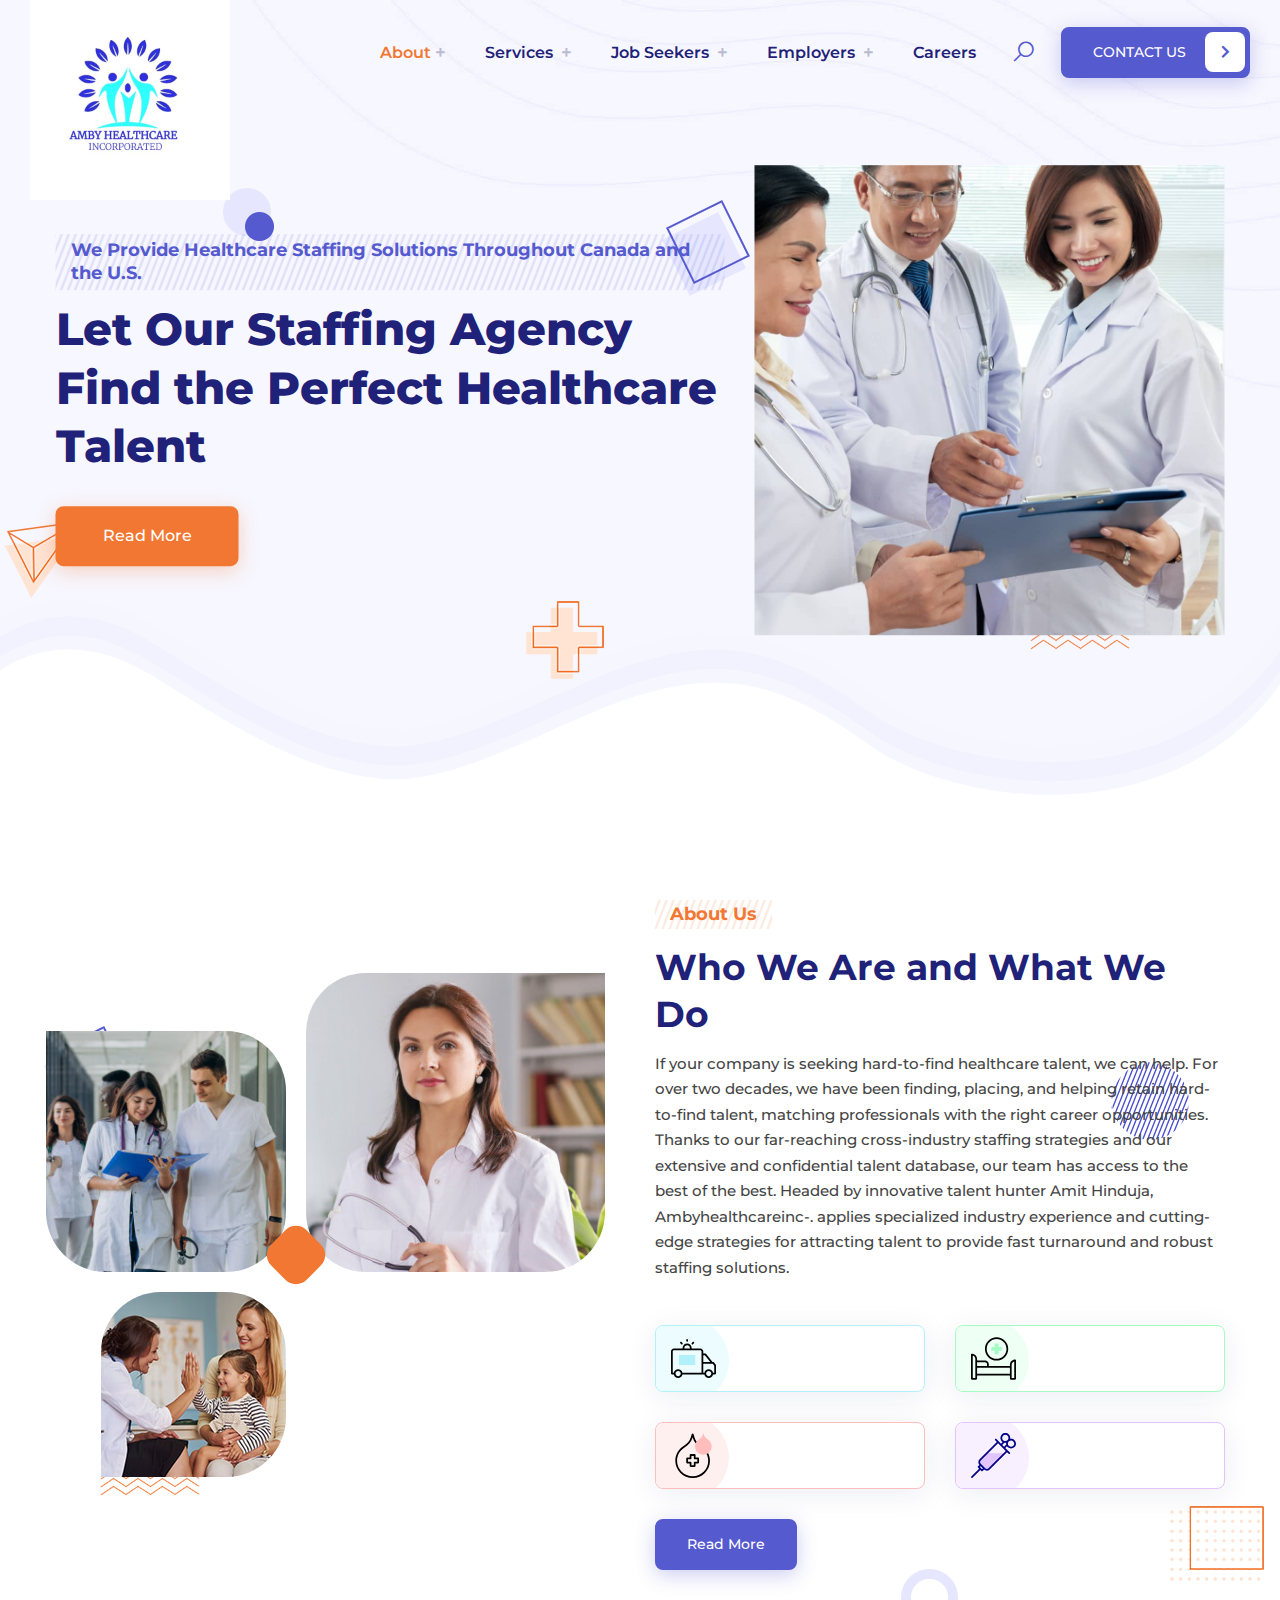
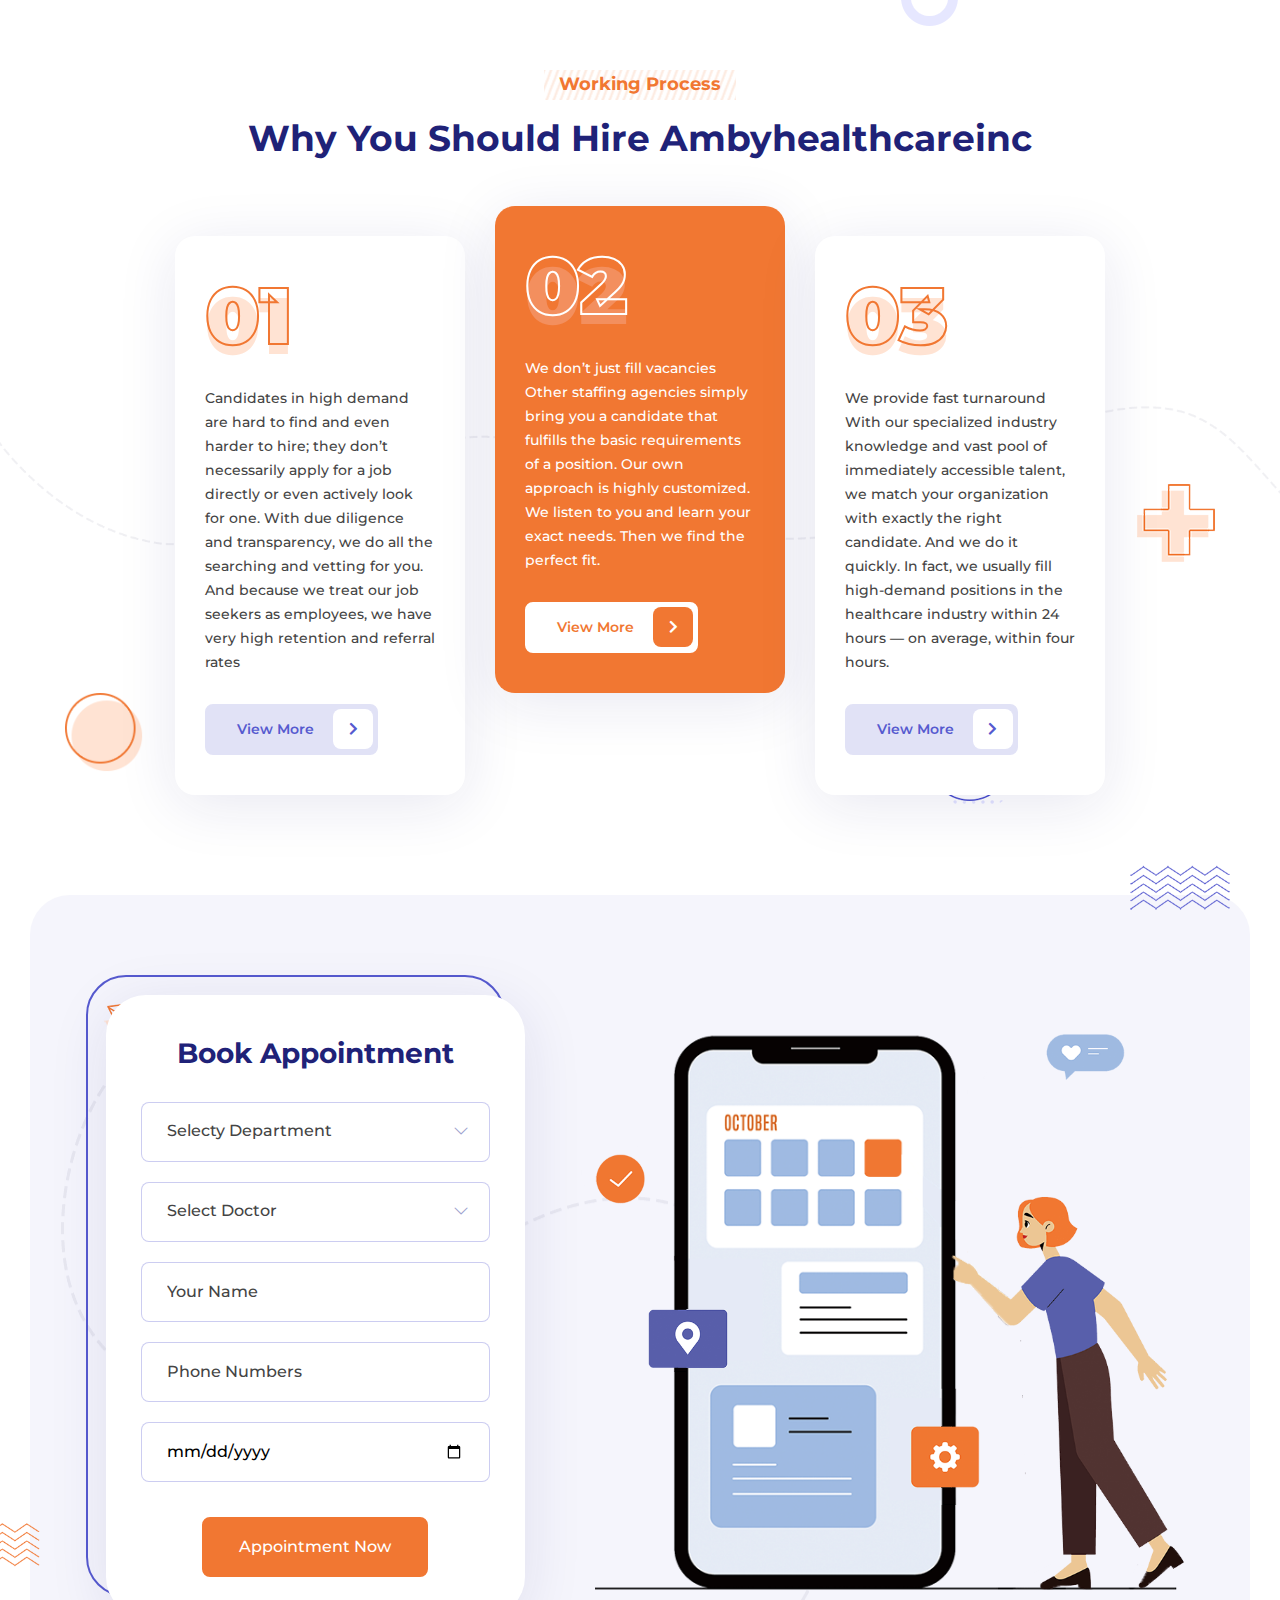
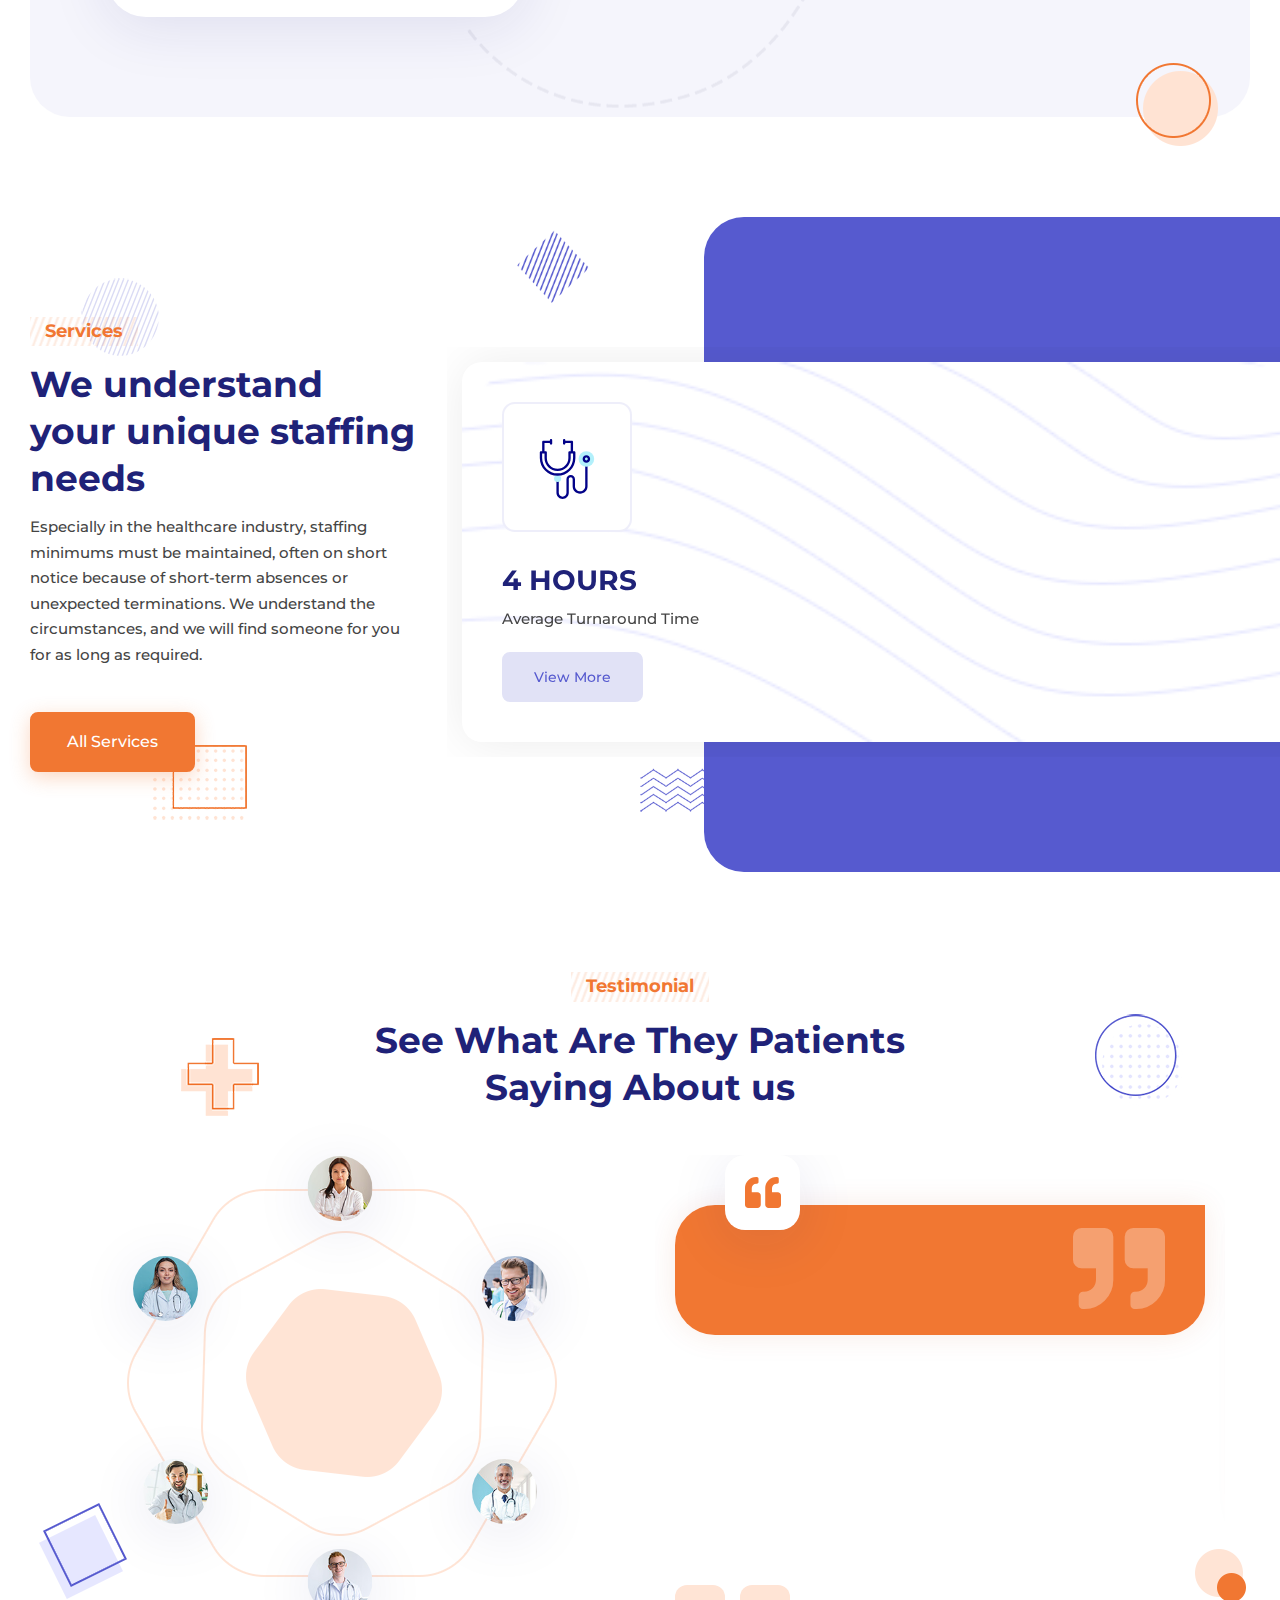
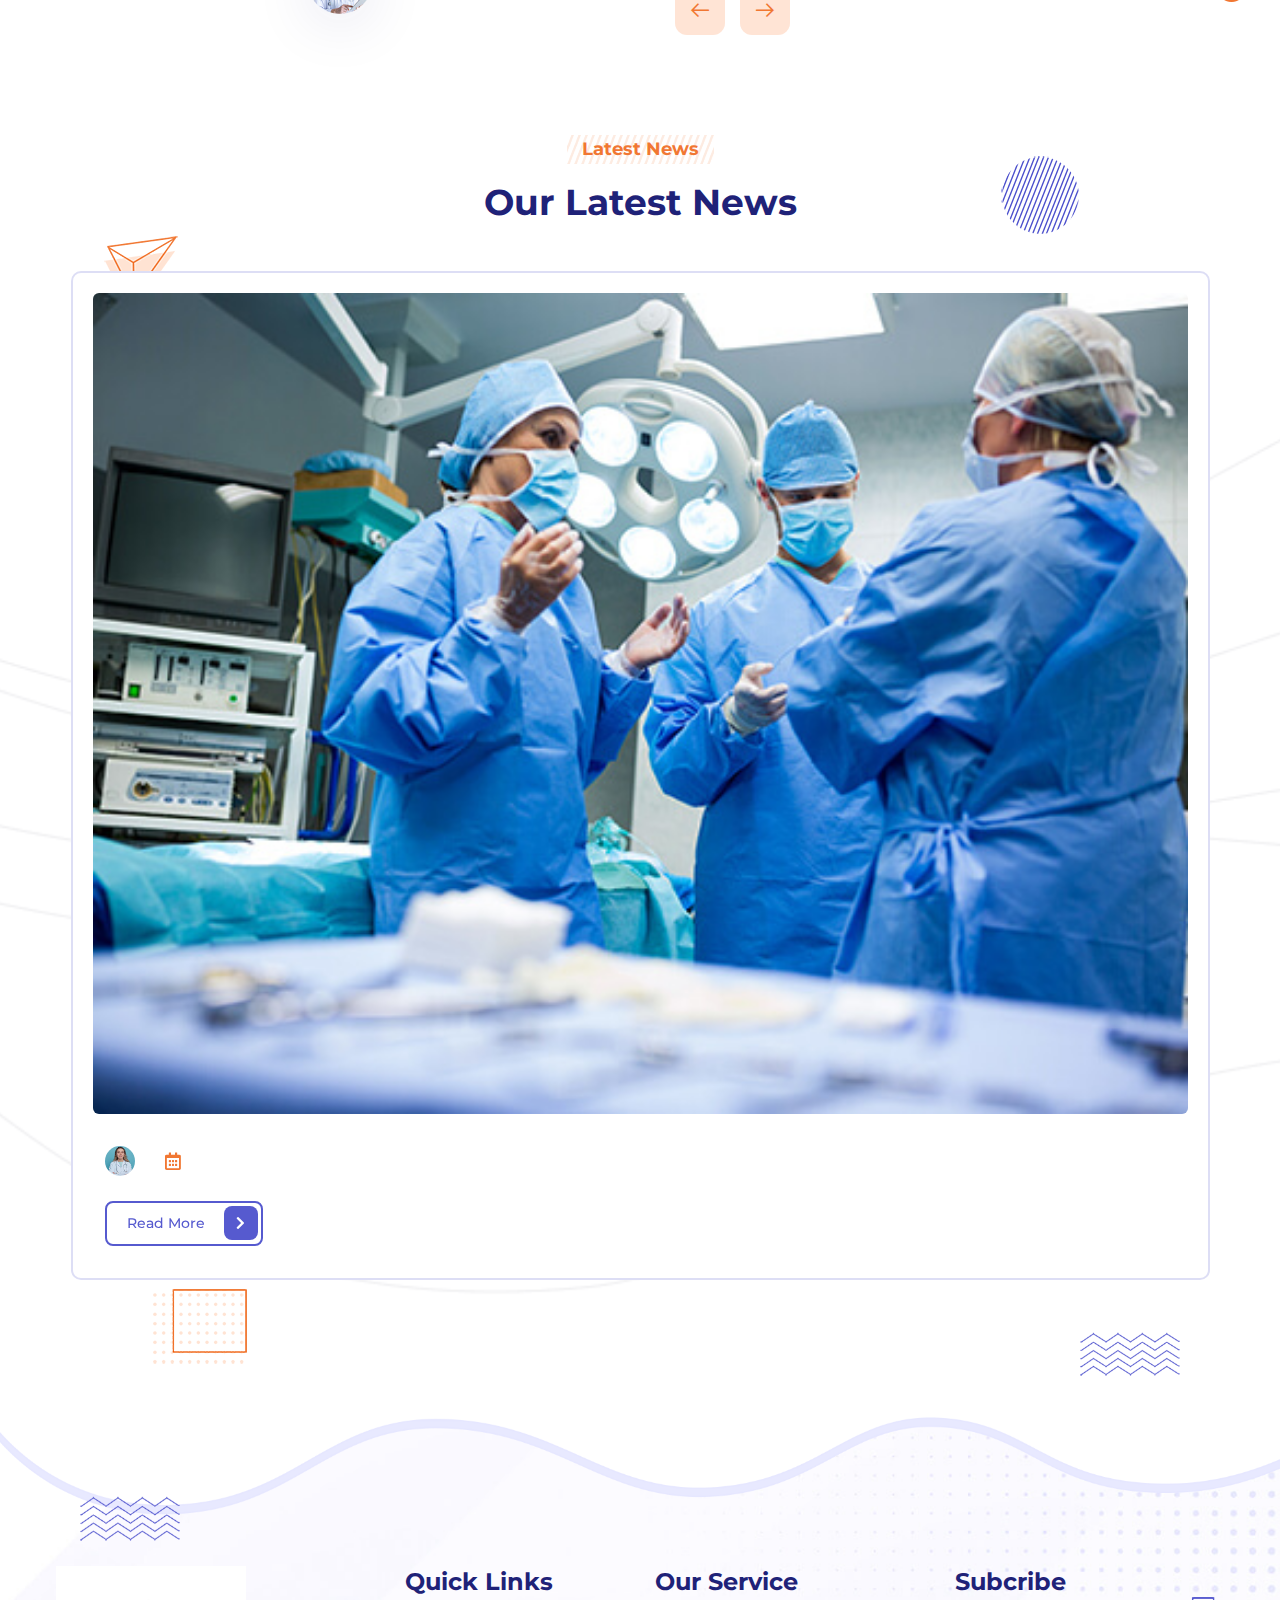
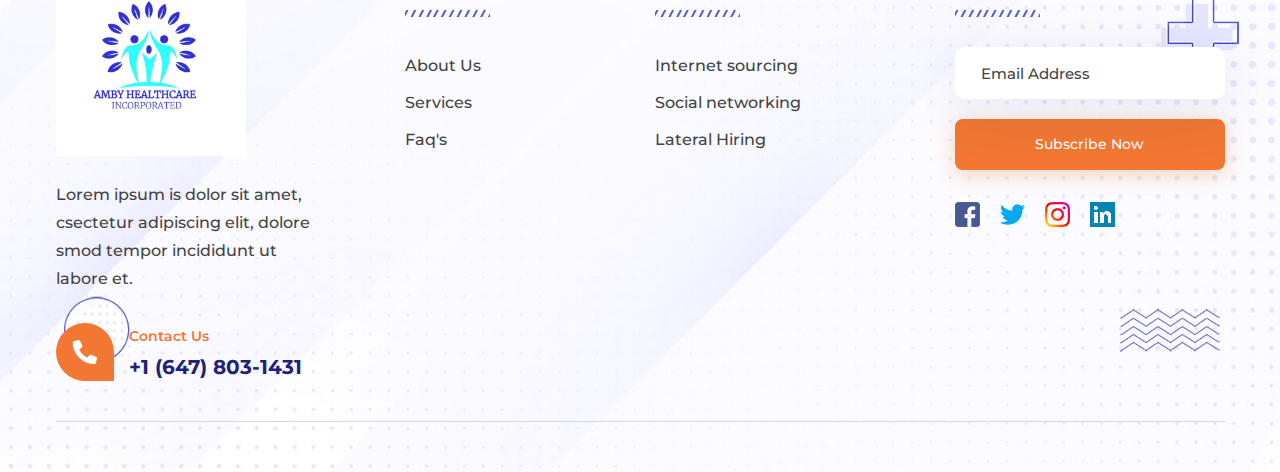
==== commit e3a7d87f: "lorem removed" ====
--- a/index.html
+++ b/index.html
@@ -532,10 +532,10 @@
 								<div class="swiper-slide" data-rel="1">
 									<div class="testimonial-bx">
 										<div class="testimonial-content">
-											<p>Lorem ipsum dolor sit amet, consectetur adipiscing elit, sed do eiusmod tempor incididunt ut labore et dolore magna aliqua. Quis ipsum suspendisse ultrices gravida. Risus commodo viverra maecena ssuspendisse ultrices gravida.</p>
+											<p></p>
 										</div>
 										<div class="client-info">
-											<h5 class="name">John Deo</h5>
+											<h5 class="name"></h5>
 											<p></p>
 										</div>
 										<div class="quote-icon">
--- a/css/style.css
+++ b/css/style.css
@@ -83,7 +83,7 @@
   margin-bottom: 0.5rem;
   font-weight: 500;
   line-height: 1.2;
-  color: #141d19; }
+  color: #14191d; }
 
 h1, .h1 {
   font-size: calc(1.4375rem + 2.25vw); }
@@ -13077,7 +13077,7 @@
   color: #f17732; }
 
 /* ==================
-	10.3 Service
+
 =================== */
 .help-bx {
   position: relative;
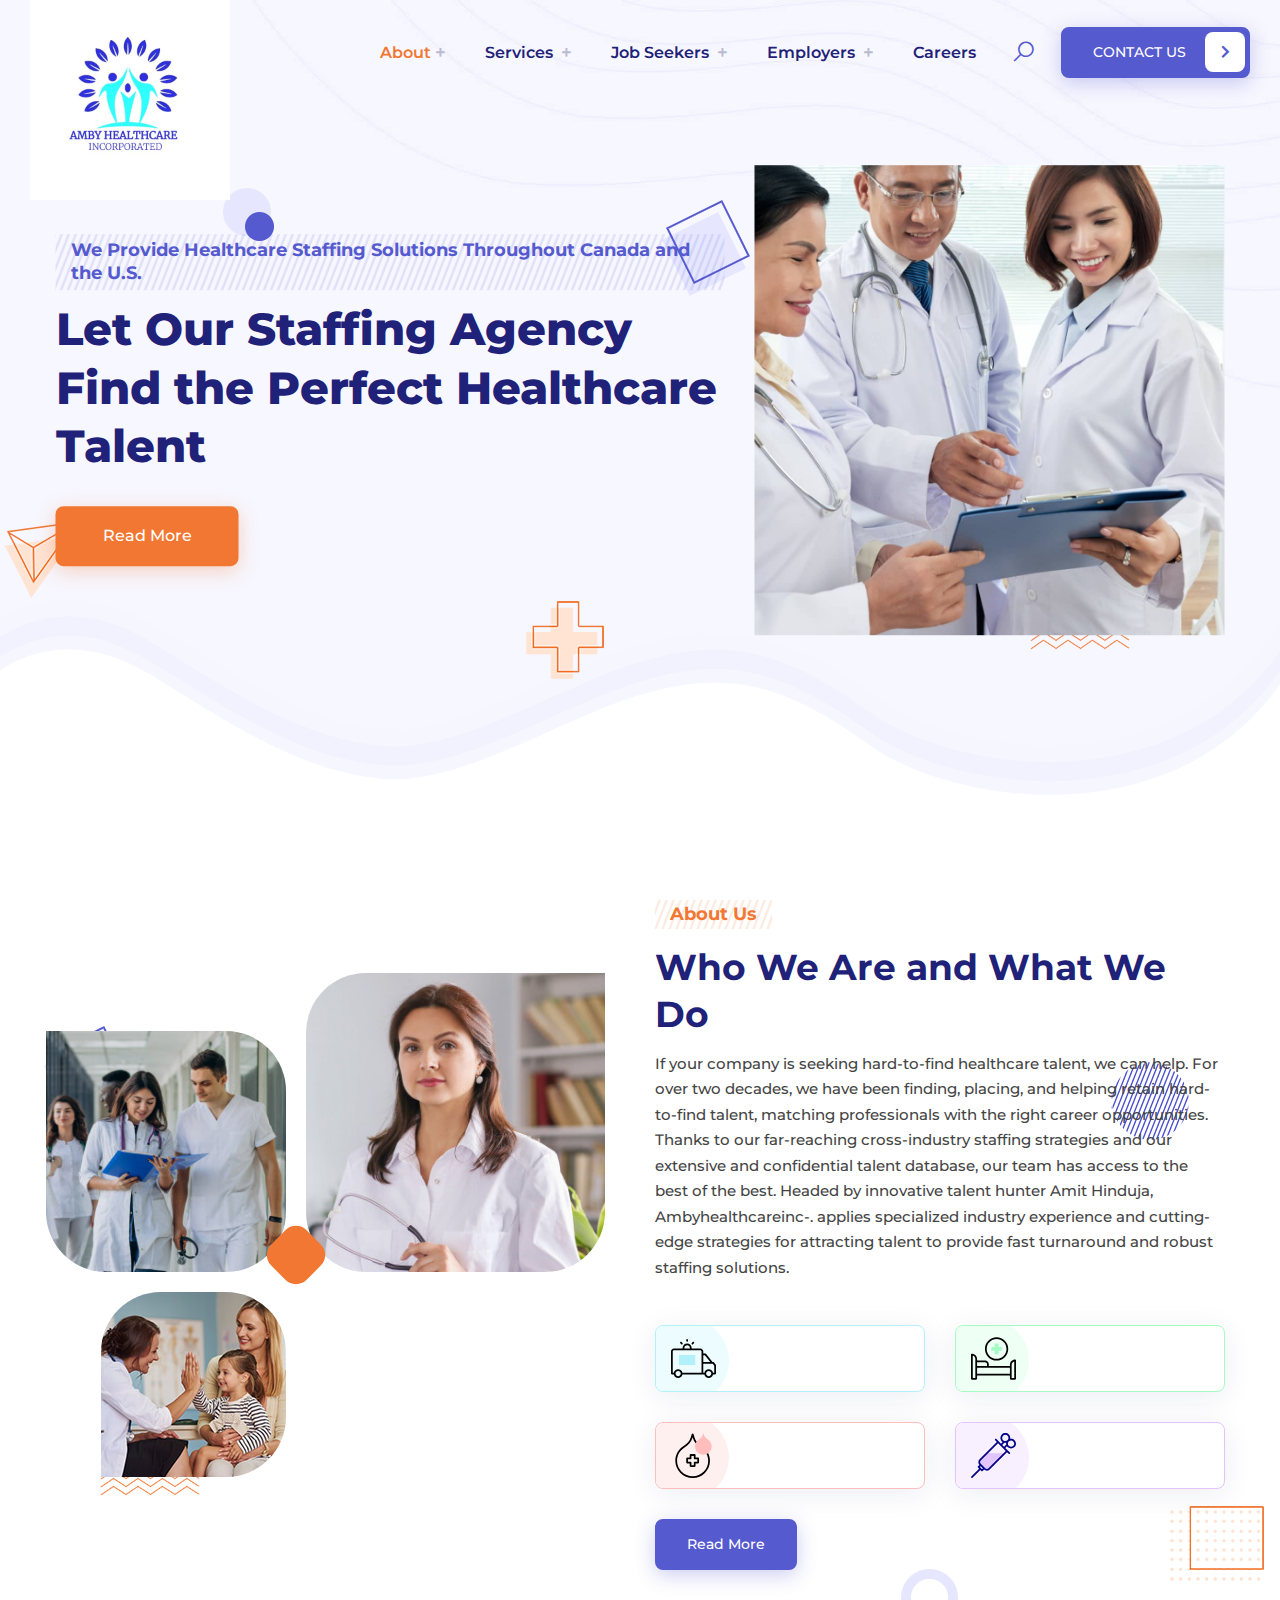
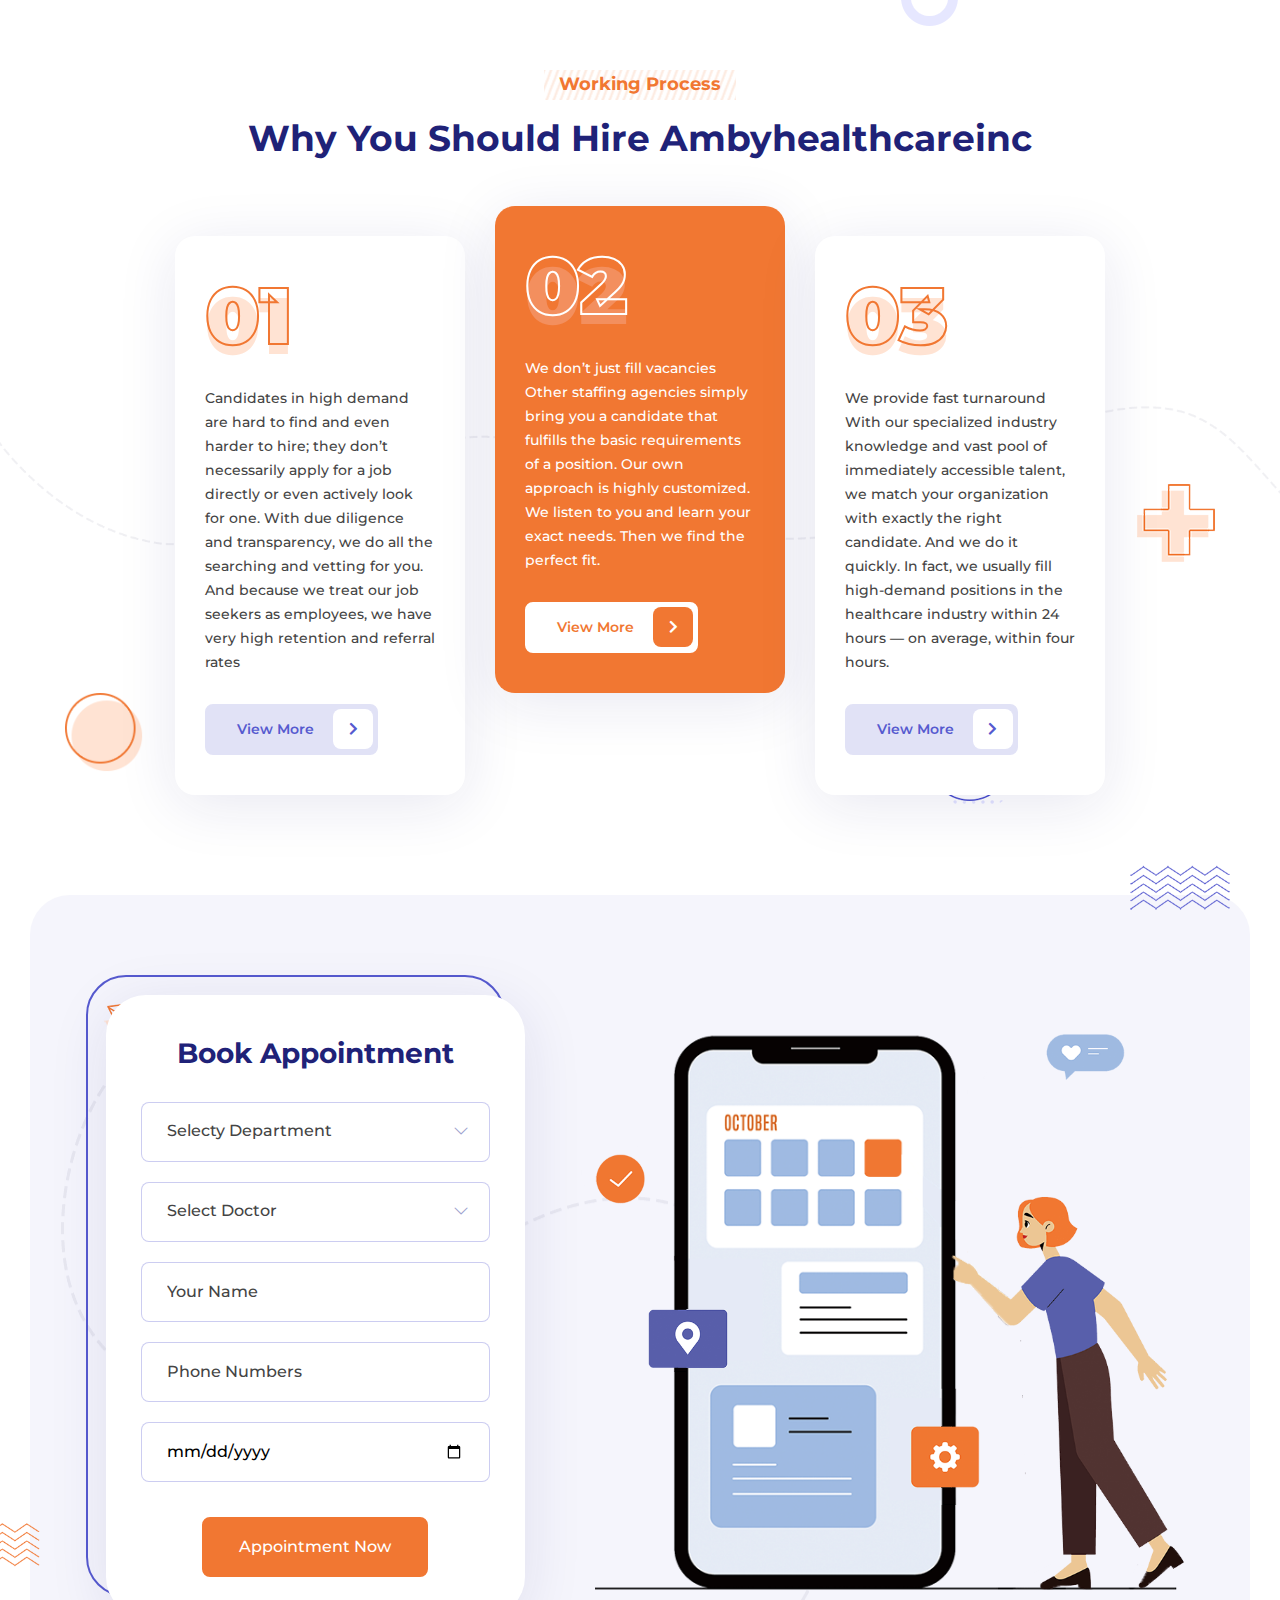
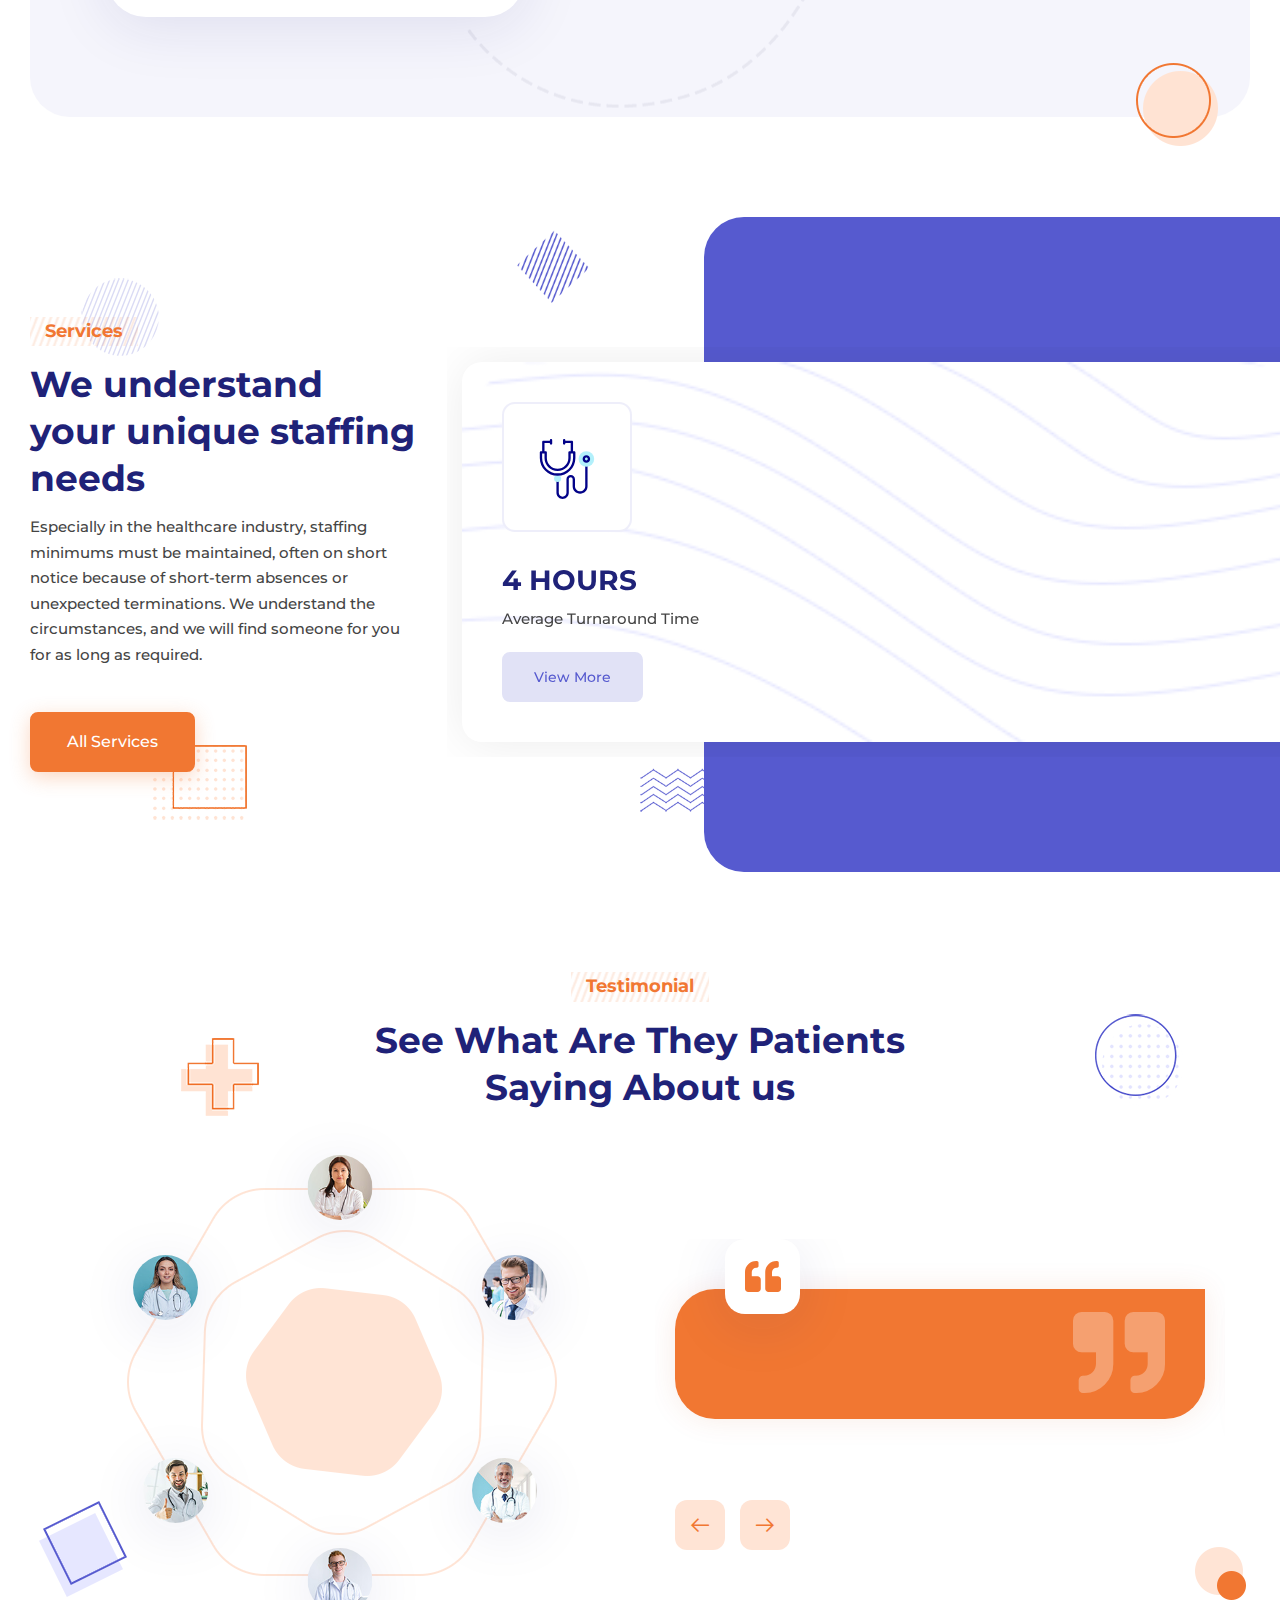
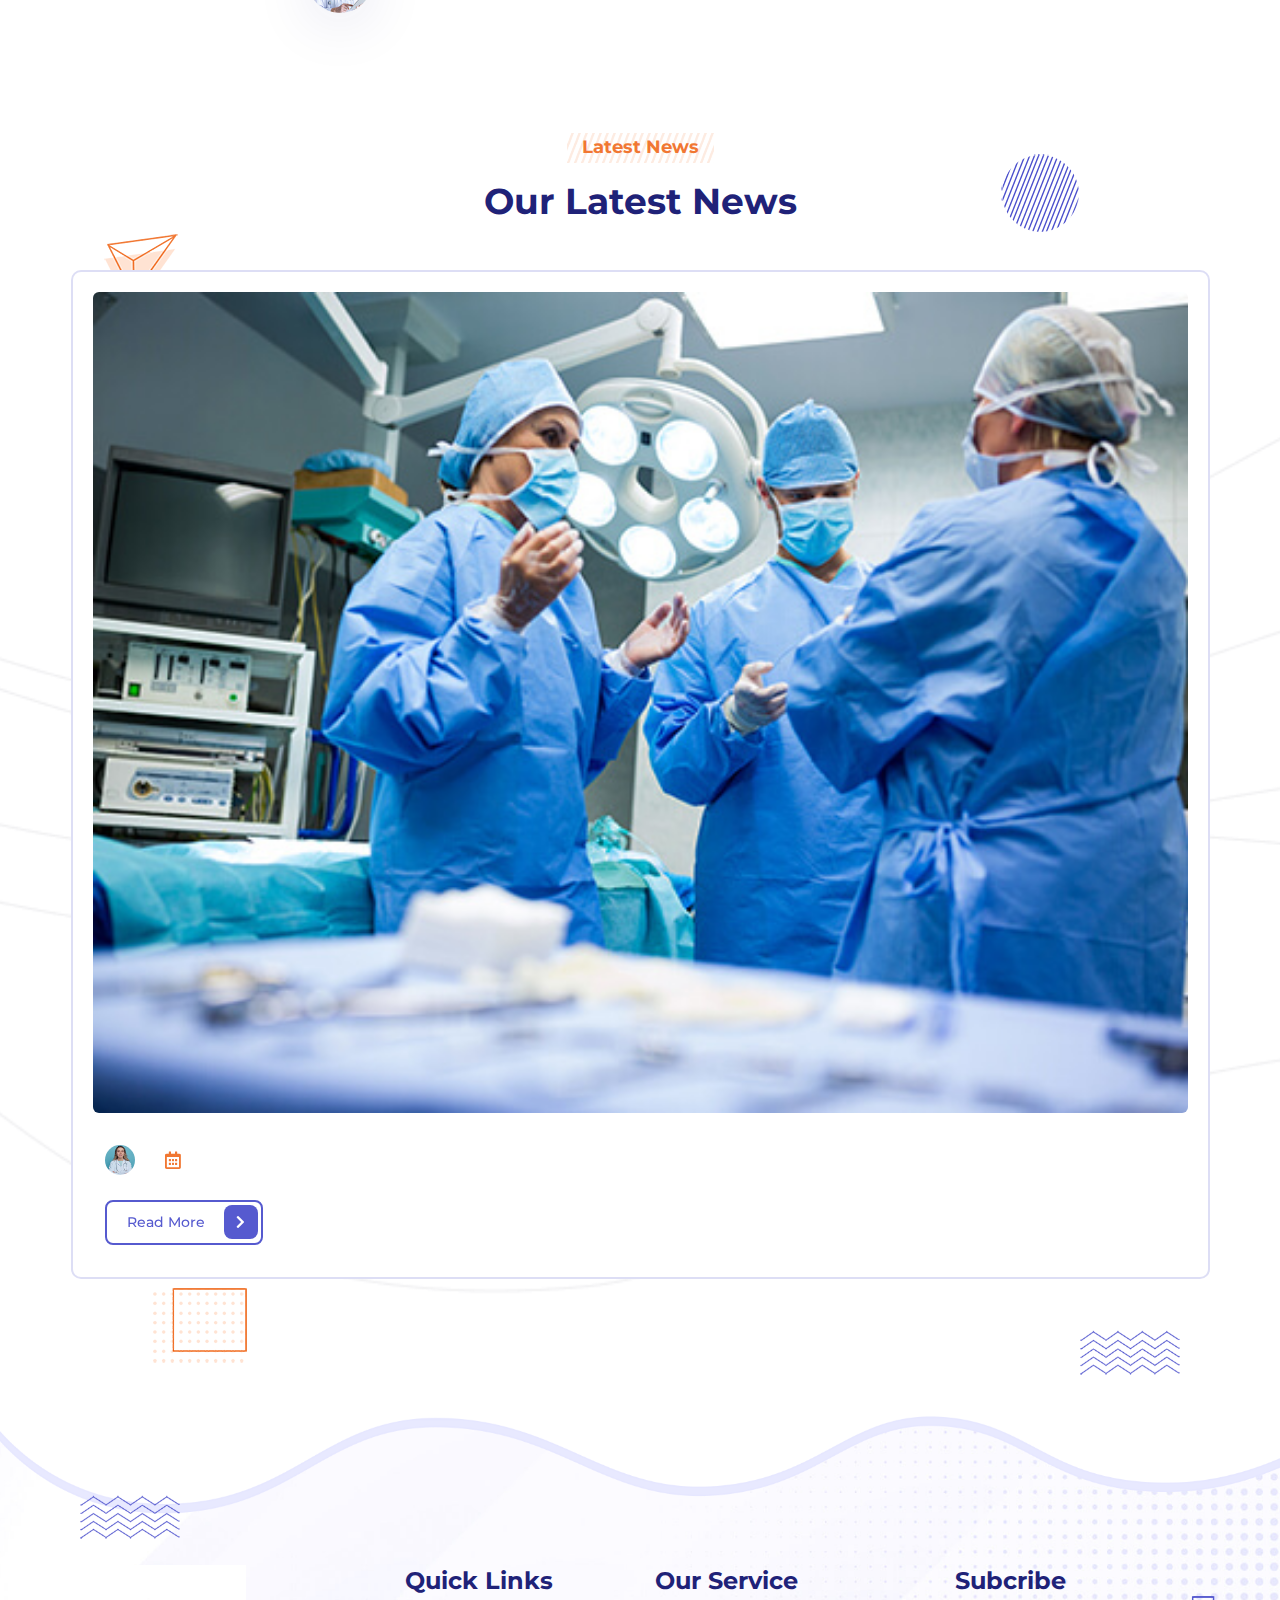
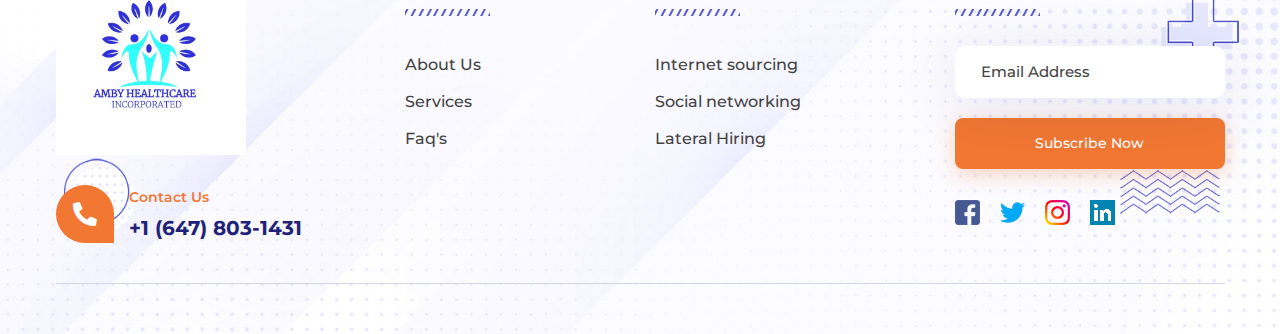
==== commit f397db69: "changes" ====
--- a/index.html
+++ b/index.html
@@ -546,7 +546,7 @@
 								<div class="swiper-slide" data-rel="2">
 									<div class="testimonial-bx">
 										<div class="testimonial-content">
-											<p>Lorem ipsum dolor sit amet, consectetur adipiscing elit, sed do eiusmod tempor incididunt ut labore et dolore magna aliqua. Quis ipsum suspendisse ultrices gravida. Risus commodo viverra maecena ssuspendisse ultrices gravida.</p>
+											<p></p>
 										</div>
 										<div class="client-info">
 											<h5 class="name">John Deo</h5>
@@ -560,10 +560,10 @@
 								<div class="swiper-slide" data-rel="3">
 									<div class="testimonial-bx">
 										<div class="testimonial-content">
-											<p>Lorem ipsum dolor sit amet, consectetur adipiscing elit, sed do eiusmod tempor incididunt ut labore et dolore magna aliqua. Quis ipsum suspendisse ultrices gravida. Risus commodo viverra maecena ssuspendisse ultrices gravida.</p>
+											<p></p>
 										</div>
 										<div class="client-info">
-											<h5 class="name">John Deo</h5>
+											<h5 class="name"></h5>
 											<p></p>
 										</div>
 										<div class="quote-icon">
@@ -574,10 +574,10 @@
 								<div class="swiper-slide" data-rel="4">
 									<div class="testimonial-bx">
 										<div class="testimonial-content">
-											<p>Lorem ipsum dolor sit amet, consectetur adipiscing elit, sed do eiusmod tempor incididunt ut labore et dolore magna aliqua. Quis ipsum suspendisse ultrices gravida. Risus commodo viverra maecena ssuspendisse ultrices gravida.</p>
+											<p></p>
 										</div>
 										<div class="client-info">
-											<h5 class="name">John Deo</h5>
+											<h5 class="name"></h5>
 											<p></p>
 										</div>
 										<div class="quote-icon">
@@ -588,10 +588,10 @@
 								<div class="swiper-slide" data-rel="5">
 									<div class="testimonial-bx">
 										<div class="testimonial-content">
-											<p>Lorem ipsum dolor sit amet, consectetur adipiscing elit, sed do eiusmod tempor incididunt ut labore et dolore magna aliqua. Quis ipsum suspendisse ultrices gravida. Risus commodo viverra maecena ssuspendisse ultrices gravida.</p>
+											<p></p>
 										</div>
 										<div class="client-info">
-											<h5 class="name">John Deo</h5>
+											<h5 class="name"></h5>
 											<p></p>
 										</div>
 										<div class="quote-icon">
@@ -602,10 +602,10 @@
 								<div class="swiper-slide" data-rel="6">
 									<div class="testimonial-bx">
 										<div class="testimonial-content">
-											<p>Lorem ipsum dolor sit amet, consectetur adipiscing elit, sed do eiusmod tempor incididunt ut labore et dolore magna aliqua. Quis ipsum suspendisse ultrices gravida. Risus commodo viverra maecena ssuspendisse ultrices gravida.</p>
+											<p></p>
 										</div>
 										<div class="client-info">
-											<h5 class="name">John Deo</h5>
+											<h5 class="name"></h5>
 											<p></p>
 										</div>
 										<div class="quote-icon">
@@ -734,7 +734,7 @@
 								<a href="index-2.html"><img src="images/logo.png.jpeg" alt=""></a>
 							</div>
 							<div class="ft-contact">
-								<p>Lorem ipsum is dolor sit amet, csectetur adipiscing elit, dolore smod tempor incididunt ut labore et.</p>
+								<p></p>
 								<div class="contact-bx">
 									<div class="icon"><i class="fas fa-phone-alt"></i></div>
 									<div class="contact-number">
